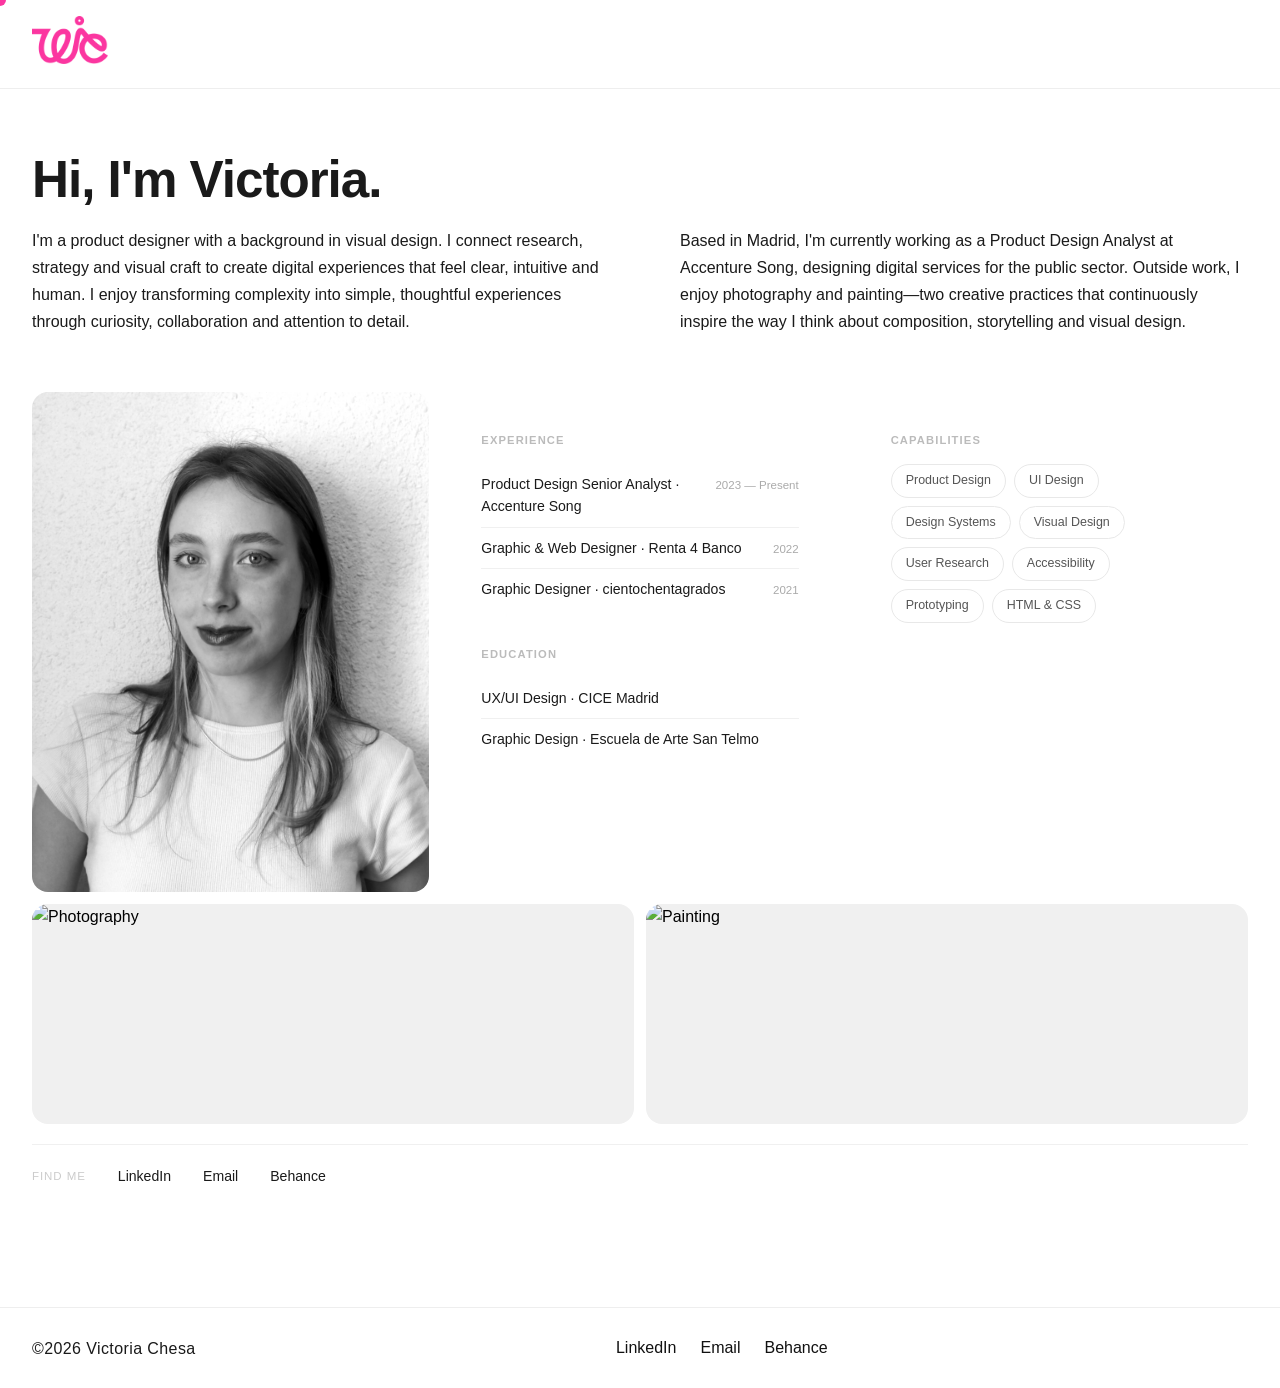
==== about.html @ 14962c74 "5agosto" ====
<!DOCTYPE html>
<html lang="en">

<head>

	<meta charset="UTF-8">
	<meta name="viewport" content="width=device-width, initial-scale=1.0">

	<title>Victoria Chesa · About</title>

	<link rel="stylesheet" href="assets/css/main.css">

	<link href="https://api.fontshare.com/v2/css?f[]=satoshi@1&f[]=poppins@1&display=swap" rel="stylesheet">

	<link rel="icon" href="assets/img/favicon.png">

</head>

<body>

	<header class="main-header">

		<div class="container">

			<a href="index.html">
				<img src="assets/img/pixel rosa.png" class="logo" alt="Victoria Chesa">
			</a>

			<div class="clearfix"></div>

		</div>

	</header>


	<main>

		<div class="container">

			<div class="about-wrapper">


				<div class="about-intro">

					<div>

						<h1>Hi, I'm Victoria.</h1>

						<div class="about-bio">

							<p>
								I'm a product designer with a background in visual design. I connect research,
								strategy and visual craft to create digital experiences that feel clear,
								intuitive and human. I enjoy transforming complexity into simple, thoughtful
								experiences through curiosity, collaboration and attention to detail.
							</p>

						</div>

					</div>


					<div class="about-bio">

						<p>
							Based in Madrid, I'm currently working as a Product Design Analyst at Accenture
							Song, designing digital services for the public sector. Outside work, I enjoy
							photography and painting—two creative practices that continuously inspire the
							way I think about composition, storytelling and visual design.
						</p>

					</div>

				</div>


				<div class="about-grid">


					<!-- PHOTO -->

					<div class="cell--photo">

						<img src="assets/img/about/Victoria Chesa_me.png"
							 alt="Victoria Chesa">

					</div>


					<!-- EXPERIENCE -->

					<div class="cell--exp">

						<div>

							<span class="exp-block-label">
								Experience
							</span>

							<div class="exp-row">

								<span class="exp-name">
									Product Design Senior Analyst · Accenture Song
								</span>

								<span class="exp-role">
									2023 — Present
								</span>

							</div>

							<div class="exp-row">

								<span class="exp-name">
									Graphic & Web Designer · Renta 4 Banco
								</span>

								<span class="exp-role">
									2022
								</span>

							</div>

							<div class="exp-row">

								<span class="exp-name">
									Graphic Designer · cientochentagrados
								</span>

								<span class="exp-role">
									2021
								</span>

							</div>

						</div>


						<div>

							<span class="exp-block-label">
								Education
							</span>

							<div class="exp-row">

								<span class="exp-name">
									UX/UI Design · CICE Madrid
								</span>

							</div>

							<div class="exp-row">

								<span class="exp-name">
									Graphic Design · Escuela de Arte San Telmo
								</span>

							</div>

						</div>

					</div>
						<!-- CAPABILITIES -->

					<div class="cell--skills">

						<span class="exp-block-label">
							Capabilities
						</span>

						<div class="skills-pills">

							<span>Product Design</span>
							<span>UI Design</span>
							<span>Design Systems</span>
							<span>Visual Design</span>
							<span>User Research</span>
							<span>Accessibility</span>
							<span>Prototyping</span>
							<span>HTML & CSS</span>

						</div>

					</div>


					<!-- PHOTOGRAPHY -->

					<div class="cell--img cell--photography">

						<img src="assets/img/about/photography.jpg"
							 alt="Photography">

					</div>


					<!-- ART -->

					<div class="cell--img cell--art">

						<img src="assets/img/about/art.jpg"
							 alt="Painting">

					</div>


					<!-- CONTACT -->

					<div class="cell--social">

						<span>Find me</span>

						<a href="https://www.linkedin.com/in/victoria-chesa/" class="social-item">
							LinkedIn
						</a>

						<a href="mailto:TUEMAIL@gmail.com" class="social-item">
							Email
						</a>

						<a href="https://www.behance.net/TUPERFIL" class="social-item">
							Behance
						</a>

					</div>

				</div>

			</div>

		</div>

	</main>


	<footer class="footer-default">

		<div class="container">

			<p class="copyright">
				©2026 Victoria Chesa
			</p>

			<ul class="follow-us-links">

				<li>
					<a href="https://www.linkedin.com/in/victoria-chesa/">
						LinkedIn
					</a>
				</li>

				<li>
					<a href="mailto:TUEMAIL@gmail.com">
						Email
					</a>
				</li>

				<li>
					<a href="https://www.behance.net/TUPERFIL">
						Behance
					</a>
				</li>

			</ul>

			<div class="clearfix"></div>

		</div>

	</footer>

	<script src="assets/js/main.js"></script>

</body>

</html>
---- assets/css/main.css ----
/*PORTFOLIO VICTORIA CHESA - CSS FINAL LIMPIO*/

/*-----------------------------------------------------
1. General styles
-----------------------------------------------------*/

* {
  box-sizing: border-box;
  margin: 0;
  padding: 0;
}

html {
  overflow-x: hidden;
  overflow-y: scroll;
  scroll-behavior: smooth;
}

body {
  font-family: 'Satoshi', sans-serif;
  font-size: 100%;
  line-height: 1.6;
  background: #fff;
}

/*-----------------------------------------------------
2. Tipografía
-----------------------------------------------------*/

h1, h2 {
  font-family: 'Satoshi', sans-serif;
}

h4, p {
 font-family: 'Poppins', sans-serif;
}

h1 {
  font-size: clamp(2.8rem, 5vw, 4rem);
  font-weight: 800;
  line-height: 1.05;
  letter-spacing: -0.02em;
  color: #1a1a1a;
  -webkit-font-smoothing: antialiased;
  -moz-osx-font-smoothing: grayscale;
}

h2 {
  /* ANTES: 1.25rem — sin peso visual suficiente en cards */
  font-size: 1.4rem;
  font-weight: 600;
  line-height: 1.3;
  color: #1b1b1b;
}

h4 {
  font-size: 0.875rem;
  font-weight: 400;
  line-height: 1.4;
  text-transform: uppercase;
  letter-spacing: 0.05em;
  color: #666;
}

p {
  font-family: 'Poppins', sans-serif;
  font-size: 1rem;
  line-height: 1.7;
  font-weight: 400;
  color: #1a1a1a;
}

a {
  text-decoration: none;
  transition: all 0.2s ease;
  color: #111;
}

/*-----------------------------------------------------
3. Utilidades
-----------------------------------------------------*/

.container {
  /* ANTES: max-width 1170px con padding 20px — demasiado estrecho */
  max-width: 1280px;
  margin: auto;
  padding: 0 48px;
}

.clearfix {
  clear: both;
}

.img-cover {
  display: block;
  object-fit: cover;
  height: 100%;
  width: 100%;
}

.img-responsive {
  display: block;
  max-width: 100%;
  height: auto;
}

.btn {
  display: inline-flex;
  align-items: center;
  gap: 16px;
  padding: 20px 40px;
  background-color: #1a1a1a;
  color: #fff;
  font-family: 'Satoshi', sans-serif;
  font-weight: 600;
  font-size: 1.1rem;
  border-radius: 50px;
  transition: transform 0.3s ease, background-color 0.3s ease;
  border: none;
  cursor: pointer;
}

.btn:hover {
  background-color: #333;
  transform: translateY(-2px);
}

/*-----------------------------------------------------
4. Scroll Anchors
-----------------------------------------------------*/

#works {
  scroll-margin-top: 100px;
}

#contact {
  scroll-margin-top: 80px;
}

/*-----------------------------------------------------
5. Header
-----------------------------------------------------*/

.main-header {
  /* ANTES: padding 24px — un poco alto, se compacta */
  padding: 16px 0;
  position: sticky;
  top: 0;
  background: #fff;
  z-index: 100;
  border-bottom: 1px solid #eee;
}

.main-header .container {
  display: flex;
  justify-content: space-between;
  align-items: center;
}

.logo {
  height: 48px;
  width: auto;
}

.open-nav {
  display: none;
  cursor: pointer;
}

/*-----------------------------------------------------
6. Hero Section
-----------------------------------------------------*/

.hero {
  padding: 64px 0 48px;
  position: relative;
  width: 100%;
}

.intro__title {
  font-family: 'Satoshi', sans-serif;
  font-weight: 800;
  font-size: clamp(2.8rem, 5vw, 4rem);
  line-height: 1.08;
  color: #1a1a1a;
  margin: 0 0 28px 0;
  text-align: left;
  -webkit-font-smoothing: antialiased;
  -moz-osx-font-smoothing: grayscale;
}

.hero-highlight {
  font-weight: 800;
  display: inline;
}

.hero-description {
  font-family: 'Poppins', sans-serif;
  /* ANTES: 1.25rem — parecía grande pero en ese mar de espacio se perdía */
  font-size: 1.1rem;
  line-height: 1.75;
  color: #444;
  text-align: left;
  margin: 0;
  /* ANTES: max-width 700px — demasiado ancho, difícil de leer y sin tensión */
  max-width: 540px;
}

/* Menú vertical DERECHA */
.hero .social-links {
  list-style: none;
  position: absolute;
  right: 0;
  top: 50%;
  transform: translateY(-50%);
  margin: 0;
  padding: 0;
}

.hero .social-links li {
  font-size: 1.1rem;
  font-weight: 500;
  letter-spacing: 0.05em;
  /* ANTES: margin-bottom 32px — mucho espacio entre items del menú */
  margin-bottom: 20px;
  writing-mode: vertical-rl;
  text-transform: lowercase;
}

.hero .social-links a {
  color: #111;
  transition: color 0.2s ease;
}

.hero .social-links a:hover {
  color: #FB36A0;
}

/*-----------------------------------------------------
7. Portfolio Filters
-----------------------------------------------------*/

.portfolio-filters {
  display: flex;
  justify-content: center;
  gap: 10px;
  margin: 40px 0 32px;
  padding: 0 48px;
}

.filter-btn {
  padding: 9px 22px;
  border-radius: 999px;
  border: 1px solid #ddd;
  background: transparent;
  font-family: 'Satoshi', sans-serif;
  font-size: 0.875rem;
  font-weight: 500;
  color: #666;
  cursor: pointer;
  transition: all 0.2s ease;
}

.filter-btn.active,
.filter-btn:hover {
  background: #111;
  color: #fff;
  border-color: #111;
}

/*-----------------------------------------------------
8. Portfolio Grid
-----------------------------------------------------*/
.portfolio-grid {
  display: grid;
  grid-template-columns: repeat(2, 1fr);
  gap: 24px;
  row-gap: 56px;
  padding: 0 0 80px;
}

.portfolio-grid a {
  text-decoration: none;
  color: inherit;
  display: block;
}

.item {
  background: transparent;
  padding: 0;
  display: flex;
  flex-direction: column;
  width: 100%;
  height: auto;
  border-radius: 0;
  transition: none;
}

/* Wrapper relativo para el overlay de hover */
.item-img {
  position: relative;
  width: 100%;
  aspect-ratio: 3 / 2;
  overflow: hidden;
  border-radius: 12px;
  margin-bottom: 14px;
  background: #f0f0f0;
}

.item-img img {
  width: 100%;
  height: 100%;
  object-fit: cover;
  transition: transform 0.5s ease;
}

/* Overlay oscuro en hover */
.item-img::after {
  content: '';
  position: absolute;
  inset: 0;
  background: rgba(0, 0, 0, 0.28);
  opacity: 0;
  transition: opacity 0.35s ease;
  border-radius: 12px;
}

/* Badge "Ver proyecto" en hover */
.item-img::before {
  content: 'Ver proyecto →';
  position: absolute;
  top: 50%;
  left: 50%;
  transform: translate(-50%, -50%) scale(0.9);
  z-index: 2;
  background: #fff;
  color: #111;
  font-family: 'Satoshi', sans-serif;
  font-size: 0.8rem;
  font-weight: 600;
  letter-spacing: 0.06em;
  text-transform: uppercase;
  padding: 10px 20px;
  border-radius: 999px;
  opacity: 0;
  transition: opacity 0.35s ease, transform 0.35s ease;
  white-space: nowrap;
}

.portfolio-grid a:hover .item-img img {
  transform: scale(1.04);
}

.portfolio-grid a:hover .item-img::after {
  opacity: 1;
}

.portfolio-grid a:hover .item-img::before {
  opacity: 1;
  transform: translate(-50%, -50%) scale(1);
}

/* Texto debajo: título izquierda, categoría derecha */
.item-meta {
  display: flex;
  justify-content: space-between;
  align-items: baseline;
  gap: 16px;
}

.item-title {
  font-family: 'Satoshi', sans-serif;
  font-size: 1.05rem;
  font-weight: 400;
  line-height: 1.3;
  margin: 0;
  color: #1b1b1b;
}

.item h4 {
  font-family: 'Satoshi', sans-serif;
  font-size: 0.72rem;
  font-weight: 500;
  text-transform: uppercase;
  letter-spacing: 0.08em;
  color: #999;
  margin: 0;
  white-space: nowrap;
}

/*-----------------------------------------------------
9. Footer CTA
-----------------------------------------------------*/

.cta {
  text-align: center;
  /* ANTES: padding 120px 0 80px — demasiado espacio encima */
  padding: 72px 0 64px;
  width: 100%;
}

.cta h1 {
  font-size: 3.5rem;
  font-weight: 900;
  line-height: 1.2;
  margin-bottom: 40px;
  color: #1a1a1a;
}

/*-----------------------------------------------------
10. Footer Simple
-----------------------------------------------------*/

.footer-default {
  height: 80px;
  line-height: 80px;
  border-top: 1px solid #eee;
}

.footer-default .container {
  display: flex;
  justify-content: space-between;
  align-items: center;
}

.footer-default .copyright {
  float: left;
  font-weight: 500;
  letter-spacing: 0.4px;
}

.footer-default .follow-us-links {
  list-style: none;
  display: flex;
  gap: 24px;
  margin: 0;
  padding: 0;
  float: right;
}

.footer-default .follow-us-links li {
  margin: 0;
}

.footer-default .follow-us-links a {
  color: #111;
  font-size: 1rem;
  transition: color 0.2s ease;
  line-height: 1;
}

.footer-default .follow-us-links a:hover {
  color: #FB36A0;
}

/*-----------------------------------------------------
11. Single Project Page
-----------------------------------------------------*/
.single-project .intro {
  margin: 72px 0 88px 0;
}

.single-project .intro h1 {
  font-size: 3.75rem;
  font-weight: 600;
  margin: 0 0 25px -3px;
  text-transform: none;
}

.single-project .intro ul {
  float: left;
  list-style: none;
  margin-top: 48px;
  width: 50%;
}

.single-project .intro ul li {
  font-size: 1rem;
  font-weight: 300;
  letter-spacing: .1px;
  margin-bottom: 8px;
  text-transform: capitalize;
}

.single-project .intro p {
  float: right;
  font-size: 1.125rem;
  font-weight: 300;
  line-height: 1.9;
  margin-top: 48px;
  width: 50%;
}

.single-project .info {
  font-size: 1.125rem;
  font-weight: 300;
  line-height: 1.9;
  margin: 110px 0;
  width: 60%;
}

.img-full {
  height: 100%;
  width: 100%;
}

.img-halved .item {
  float: left;
  height: 670px;
  width: 48.75%;
}

.single-project img {
  display: block;
  width: 100%;
  height: 100%;
  object-fit: cover;
}

/*-----------------------------------------------------
14. Project Navigation
-----------------------------------------------------*/

.project-navigation-simple {
  display: flex;
  justify-content: space-between;
  align-items: center;
  margin-top: 100px;
  padding: 48px 0;
  border-top: 1px solid #eee;
  max-width: 1280px;
  margin-left: auto;
  margin-right: auto;
  padding-left: 48px;
  padding-right: 48px;
}

.nav-btn {
  font-family: 'Satoshi', sans-serif;
  font-size: 1.5rem;
  font-weight: 700;
  color: #111;
  text-decoration: none;
  transition: color 0.2s ease;
}

.nav-btn:hover {
  color: #FB36A0;
}

/*-----------------------------------------------------
15. Ocultar menú móvil en desktop
-----------------------------------------------------*/

.aside-navigation-overlay {
  display: none;
}

/*-----------------------------------------------------
16. Responsive
-----------------------------------------------------*/

@media (max-width: 1280px) {
  .container {
    padding: 0 32px;
  }

  .portfolio-grid {
    grid-template-columns: repeat(2, 1fr);
    padding: 0 0 80px;
  }

  .item-img {
    height: 360px;
  }
}

@media (max-width: 1024px) {
  .container {
    padding: 0 24px;
  }

  .item-img {
    height: 320px;
  }

  .gallery-item {
    width: 500px;
    height: 350px;
  }
}

@media (max-width: 768px) {
  .open-nav {
    display: block;
  }

  .container {
    padding: 0 20px;
  }

  .hero {
    padding: 48px 0 40px;
  }

  .intro__title {
    font-size: 2.5rem;
    text-align: center;
    margin-bottom: 16px;
  }

  .hero-description {
    font-size: 1rem;
    text-align: center;
  }

  .hero .social-links {
    position: static;
    display: flex;
    flex-direction: row;
    justify-content: center;
    gap: 16px;
    margin-top: 32px;
  }

  .hero .social-links li {
    writing-mode: horizontal-tb;
    margin-bottom: 0;
    font-size: 0.9rem;
  }

  .portfolio-filters {
    gap: 8px;
    margin: 20px 0 20px;
  }

  .filter-btn {
    padding: 8px 16px;
    font-size: 0.8rem;
  }

  .portfolio-grid {
    grid-template-columns: 1fr;
    gap: 24px;
    padding: 0 0 60px;
  }

  .item {
    width: 100%;
    padding: 16px 16px 20px;
  }

  .item-img {
    height: 260px;
  }

  .cta {
    padding: 60px 20px 48px;
  }

  .cta h1 {
    font-size: 2rem;
  }

  .footer-default .container {
    flex-direction: column;
    gap: 24px;
    text-align: center;
  }

  .intro-grid {
    grid-template-columns: 1fr;
    gap: 32px;
  }

  .single-project .intro h1 {
    font-size: 2rem;
    margin-bottom: 24px;
  }

  .gallery-scroll {
    padding: 20px;
  }

  .gallery-item {
    width: 85vw;
    height: 300px;
  }

  .single-project .info {
    margin: 60px 0;
  }

  .img-halved {
    grid-template-columns: 1fr;
    gap: 20px;
  }

  .project-navigation-simple {
    margin-top: 60px;
    padding: 32px 20px;
  }

  .nav-btn {
    font-size: 1.2rem;
  }
}

@media (min-width: 769px) {
  .open-nav {
    display: none;
  }
}

/* Fix imágenes en páginas de proyecto */
.single-project .item {
  background: none;
  border-radius: 0;
}

* { cursor: none; }

.cursor {
  width: 12px;
  height: 12px;
  background: #FB36A0;
  border-radius: 50%;
  position: fixed;
  top: 0;
  left: 0;
  pointer-events: none;
  z-index: 9999;
  transform: translate(-50%, -50%);
  transition: transform 0.15s ease, width 0.2s ease, height 0.2s ease;
}

.cursor.hover {
  width: 28px;
  height: 28px;
  background: #FB36A0;
  opacity: 0.5;
}

/*-----------------------------------------------------
About Me
-----------------------------------------------------*/

.about-wrapper {
  padding: 64px 0 100px;
}

.about-intro {
  display: grid;
  grid-template-columns: 1fr 1fr;
  gap: 80px;
  margin-bottom: 56px;
  align-items: end;
}

.about-intro h1 {
  font-size: clamp(2.4rem, 4vw, 3.4rem);
  font-weight: 800;
  line-height: 1.06;
  letter-spacing: -0.02em;
  color: #1a1a1a;
  margin-bottom: 20px;
}

.about-bio {
  font-family: 'Poppins', sans-serif;
  font-size: 0.95rem;
  line-height: 1.75;
  color: #555;
}

.about-grid {
  display: grid;
  grid-template-columns: repeat(12, 1fr);
  gap: 12px;
}

.cell--photo {
  grid-column: span 4;
  border-radius: 16px;
  overflow: hidden;
  min-height: 500px;
  background: #f0f0f0;
}

.cell--photo img {
  width: 100%; height: 100%;
  object-fit: cover; display: block;
}

.cell--photo-placeholder {
  width: 100%; height: 100%; min-height: 500px;
  display: flex; align-items: center;
  justify-content: center; flex-direction: column;
  gap: 8px; color: #ccc;
  font-family: 'Satoshi', sans-serif; font-size: 0.8rem;
}

.cell--exp {
  grid-column: span 4;
  padding: 40px;
  display: flex;
  flex-direction: column;
  gap: 36px;
}

.exp-block-label {
  font-family: 'Satoshi', sans-serif;
  font-size: 0.7rem;
  font-weight: 600;
  text-transform: uppercase;
  letter-spacing: 0.1em;
  color: #bbb;
  margin-bottom: 14px;
  display: block;
}

.exp-row {
  display: flex;
  justify-content: space-between;
  align-items: baseline;
  padding: 9px 0;
  border-bottom: 1px solid #f0f0f0;
  gap: 12px;
}

.exp-row:last-child { border-bottom: none; }

.exp-name {
  font-family: 'Satoshi', sans-serif;
  font-size: 0.88rem;
  font-weight: 500;
  color: #1a1a1a;
}

.exp-role {
  font-family: 'Poppins', sans-serif;
  font-size: 0.72rem;
  color: #aaa;
  flex-shrink: 0;
}

.exp-description {
  font-family: 'Poppins', sans-serif;
  font-size: 0.82rem;
  line-height: 1.6;
  color: #666;
  margin: 4px 0 18px;
}

.cell--skills {
  grid-column: span 4;
  padding: 40px;
}

.skills-pills {
  display: flex;
  flex-wrap: wrap;
  gap: 8px;
  margin-top: 4px;
}

.skills-pills span {
  font-family: 'Satoshi', sans-serif;
  font-size: 0.78rem;
  font-weight: 500;
  color: #555;
  border: 1px solid #e8e8e8;
  padding: 6px 14px;
  border-radius: 999px;
}

.cell--img {
  overflow: hidden;
  border-radius: 16px;
  background: #f0f0f0;
}

.cell--img img {
  width: 100%; height: 100%;
  min-height: 220px;
  object-fit: cover; display: block;
  transition: transform 0.4s ease;
}

.cell--img:hover img { transform: scale(1.04); }


.cell--photography { grid-column: span 6; }
.cell--art         { grid-column: span 6; }

.cell--social {
  grid-column: span 12;
  padding: 20px 0;
  display: flex;
  align-items: center;
  gap: 32px;
  border-top: 1px solid #f0f0f0;
  margin-top: 8px;
}

.cell--social span {
  font-family: 'Satoshi', sans-serif;
  font-size: 0.72rem;
  font-weight: 500;
  text-transform: uppercase;
  letter-spacing: 0.08em;
  color: #ccc;
}

.cell--social .social-item {
  font-family: 'Satoshi', sans-serif;
  font-size: 0.88rem;
  font-weight: 500;
  color: #1a1a1a;
  text-decoration: none;
  transition: color 0.2s ease;
}

.cell--social .social-item:hover { color: #FB36A0; }

@media (max-width: 1024px) {
  .about-grid { grid-template-columns: repeat(6, 1fr); }
  .cell--photo { grid-column: span 3; }
  .cell--exp   { grid-column: span 3; }
  .cell--skills { grid-column: span 6; }
  .cell--photography { grid-column: span 3; }
  .cell--art { grid-column: span 3; }
}

@media (max-width: 768px) {
  .about-wrapper { padding: 40px 0 80px; }
  .about-intro { grid-template-columns: 1fr; gap: 20px; }
  .about-grid  { grid-template-columns: 1fr; }
  .cell--photo, .cell--exp, .cell--skills,
  .cell--photography, .cell--art { grid-column: span 1; }
}
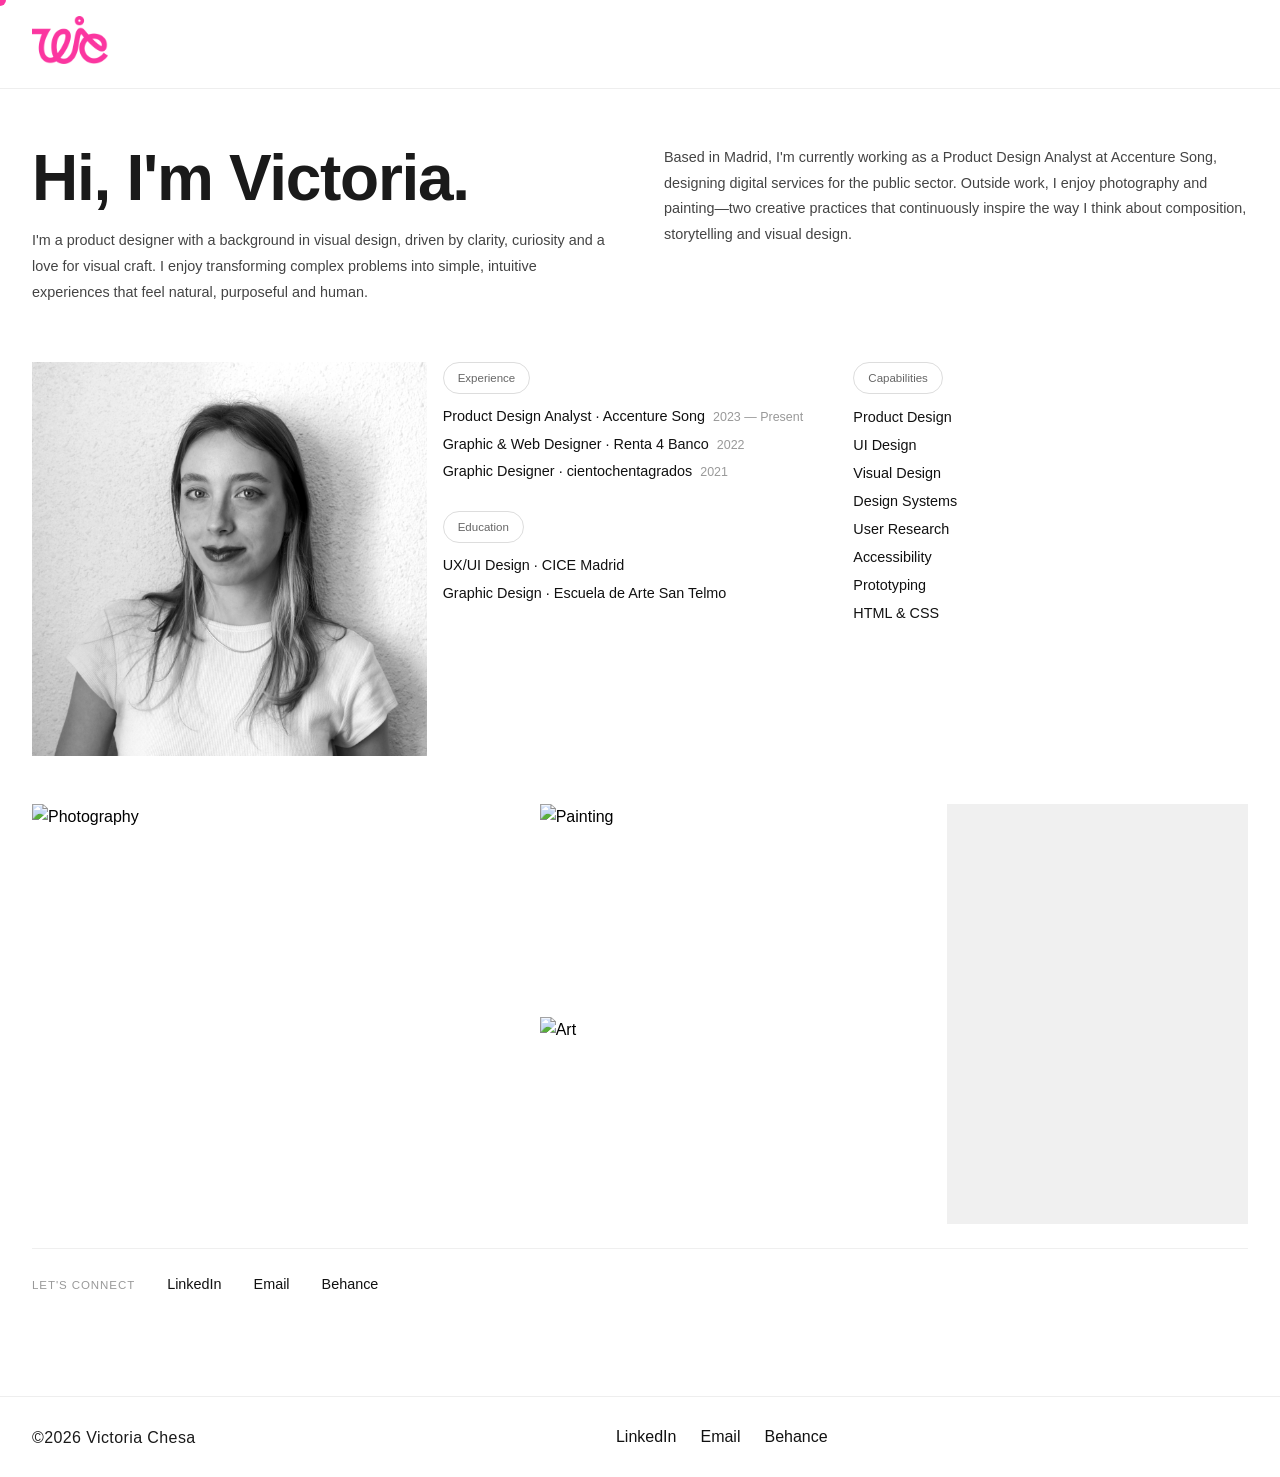
==== commit e1b30827: "nuevo about" ====
--- a/about.html
+++ b/about.html
@@ -2,276 +2,135 @@
 <html lang="en">
 
 <head>
-
-	<meta charset="UTF-8">
-	<meta name="viewport" content="width=device-width, initial-scale=1.0">
-
-	<title>Victoria Chesa · About</title>
-
-	<link rel="stylesheet" href="assets/css/main.css">
-
-	<link href="https://api.fontshare.com/v2/css?f[]=satoshi@1&f[]=poppins@1&display=swap" rel="stylesheet">
-
-	<link rel="icon" href="assets/img/favicon.png">
-
+  <meta charset="UTF-8">
+  <meta name="viewport" content="width=device-width, initial-scale=1.0">
+  <title>Victoria Chesa — About</title>
+  <link rel="stylesheet" href="assets/css/main.css">
+  <link href="https://api.fontshare.com/v2/css?f[]=satoshi@1&f[]=poppins@1&display=swap" rel="stylesheet">
+  <link rel="icon" href="assets/img/favicon.png">
 </head>
 
 <body>
 
-	<header class="main-header">
+  <header class="main-header">
+    <div class="container">
+      <a href="index.html">
+        <img src="assets/img/pixel rosa.png" class="logo" alt="Victoria Chesa">
+      </a>
+      <div class="clearfix"></div>
+    </div>
+  </header>
 
-		<div class="container">
+  <main>
+    <div class="container">
+      <div class="about-wrapper">
 
-			<a href="index.html">
-				<img src="assets/img/pixel rosa.png" class="logo" alt="Victoria Chesa">
-			</a>
+        <!-- INTRO -->
+        <div class="about-intro">
+          <div>
+            <h1>Hi, I'm Victoria.</h1>
+            <p class="about-bio">
+              I'm a product designer with a background in visual design,
+              driven by clarity, curiosity and a love for visual craft.
+              I enjoy transforming complex problems into simple, intuitive
+              experiences that feel natural, purposeful and human.
+            </p>
+          </div>
+          <p class="about-bio">
+            Based in Madrid, I'm currently working as a Product Design Analyst
+            at Accenture Song, designing digital services for the public sector.
+            Outside work, I enjoy photography and painting—two creative practices
+            that continuously inspire the way I think about composition,
+            storytelling and visual design.
+          </p>
+        </div>
 
-			<div class="clearfix"></div>
+        <!-- GRID -->
+        <div class="about-grid">
 
-		</div>
+          <!-- PHOTO -->
+          <div class="cell--photo">
+            <img src="assets/img/about/Victoria Chesa_me.png" alt="Victoria Chesa">
+          </div>
 
-	</header>
+          <!-- EXPERIENCE + EDUCATION -->
+          <div class="cell--exp">
 
+            <div>
+              <span class="exp-block-label">Experience</span>
+              <div class="exp-list">
+                <div class="exp-row">Product Design Analyst · Accenture Song <span class="exp-role">2023 — Present</span></div>
+                <div class="exp-row">Graphic &amp; Web Designer · Renta 4 Banco <span class="exp-role">2022</span></div>
+                <div class="exp-row">Graphic Designer · cientochentagrados <span class="exp-role">2021</span></div>
+              </div>
+            </div>
 
-	<main>
+            <div>
+              <span class="exp-block-label">Education</span>
+              <div class="exp-list">
+                <div class="exp-row">UX/UI Design · CICE Madrid</div>
+                <div class="exp-row">Graphic Design · Escuela de Arte San Telmo</div>
+              </div>
+            </div>
 
-		<div class="container">
+          </div>
 
-			<div class="about-wrapper">
+          <!-- CAPABILITIES -->
+          <div class="cell--skills">
+            <span class="exp-block-label">Capabilities</span>
+            <div class="cap-list">
+              <span>Product Design</span>
+              <span>UI Design</span>
+              <span>Visual Design</span>
+              <span>Design Systems</span>
+              <span>User Research</span>
+              <span>Accessibility</span>
+              <span>Prototyping</span>
+              <span>HTML &amp; CSS</span>
+            </div>
+          </div>
 
+        </div>
 
-				<div class="about-intro">
+        <!-- GALERÍA -->
+        <div class="about-gallery">
+          <div class="cell--photography">
+            <img src="assets/img/about/photography.jpg" alt="Photography">
+          </div>
+          <div class="cell--art">
+            <img src="assets/img/about/art.jpg" alt="Painting">
+          </div>
+          <div class="cell--art2">
+            <img src="assets/img/about/art2.jpg" alt="Art">
+          </div>
+          <div class="cell--extra"></div>
+        </div>
 
-					<div>
+        <!-- SOCIAL -->
+        <div class="cell--social">
+          <span>Let's connect</span>
+          <a href="https://linkedin.com/in/victoria-chesa" class="social-item">LinkedIn</a>
+          <a href="mailto:tuemail@email.com" class="social-item">Email</a>
+          <a href="https://behance.net/tuperfil" class="social-item">Behance</a>
+        </div>
 
-						<h1>Hi, I'm Victoria.</h1>
+      </div>
+    </div>
+  </main>
 
-						<div class="about-bio">
+  <footer class="footer-default">
+    <div class="container">
+      <p class="copyright">©2026 Victoria Chesa</p>
+      <ul class="follow-us-links">
+        <li><a href="https://linkedin.com/in/victoria-chesa">LinkedIn</a></li>
+        <li><a href="mailto:tuemail@email.com">Email</a></li>
+        <li><a href="https://behance.net/tuperfil">Behance</a></li>
+      </ul>
+      <div class="clearfix"></div>
+    </div>
+  </footer>
 
-							<p>
-								I'm a product designer with a background in visual design. I connect research,
-								strategy and visual craft to create digital experiences that feel clear,
-								intuitive and human. I enjoy transforming complexity into simple, thoughtful
-								experiences through curiosity, collaboration and attention to detail.
-							</p>
-
-						</div>
-
-					</div>
-
-
-					<div class="about-bio">
-
-						<p>
-							Based in Madrid, I'm currently working as a Product Design Analyst at Accenture
-							Song, designing digital services for the public sector. Outside work, I enjoy
-							photography and painting—two creative practices that continuously inspire the
-							way I think about composition, storytelling and visual design.
-						</p>
-
-					</div>
-
-				</div>
-
-
-				<div class="about-grid">
-
-
-					<!-- PHOTO -->
-
-					<div class="cell--photo">
-
-						<img src="assets/img/about/Victoria Chesa_me.png"
-							 alt="Victoria Chesa">
-
-					</div>
-
-
-					<!-- EXPERIENCE -->
-
-					<div class="cell--exp">
-
-						<div>
-
-							<span class="exp-block-label">
-								Experience
-							</span>
-
-							<div class="exp-row">
-
-								<span class="exp-name">
-									Product Design Senior Analyst · Accenture Song
-								</span>
-
-								<span class="exp-role">
-									2023 — Present
-								</span>
-
-							</div>
-
-							<div class="exp-row">
-
-								<span class="exp-name">
-									Graphic & Web Designer · Renta 4 Banco
-								</span>
-
-								<span class="exp-role">
-									2022
-								</span>
-
-							</div>
-
-							<div class="exp-row">
-
-								<span class="exp-name">
-									Graphic Designer · cientochentagrados
-								</span>
-
-								<span class="exp-role">
-									2021
-								</span>
-
-							</div>
-
-						</div>
-
-
-						<div>
-
-							<span class="exp-block-label">
-								Education
-							</span>
-
-							<div class="exp-row">
-
-								<span class="exp-name">
-									UX/UI Design · CICE Madrid
-								</span>
-
-							</div>
-
-							<div class="exp-row">
-
-								<span class="exp-name">
-									Graphic Design · Escuela de Arte San Telmo
-								</span>
-
-							</div>
-
-						</div>
-
-					</div>
-						<!-- CAPABILITIES -->
-
-					<div class="cell--skills">
-
-						<span class="exp-block-label">
-							Capabilities
-						</span>
-
-						<div class="skills-pills">
-
-							<span>Product Design</span>
-							<span>UI Design</span>
-							<span>Design Systems</span>
-							<span>Visual Design</span>
-							<span>User Research</span>
-							<span>Accessibility</span>
-							<span>Prototyping</span>
-							<span>HTML & CSS</span>
-
-						</div>
-
-					</div>
-
-
-					<!-- PHOTOGRAPHY -->
-
-					<div class="cell--img cell--photography">
-
-						<img src="assets/img/about/photography.jpg"
-							 alt="Photography">
-
-					</div>
-
-
-					<!-- ART -->
-
-					<div class="cell--img cell--art">
-
-						<img src="assets/img/about/art.jpg"
-							 alt="Painting">
-
-					</div>
-
-
-					<!-- CONTACT -->
-
-					<div class="cell--social">
-
-						<span>Find me</span>
-
-						<a href="https://www.linkedin.com/in/victoria-chesa/" class="social-item">
-							LinkedIn
-						</a>
-
-						<a href="mailto:TUEMAIL@gmail.com" class="social-item">
-							Email
-						</a>
-
-						<a href="https://www.behance.net/TUPERFIL" class="social-item">
-							Behance
-						</a>
-
-					</div>
-
-				</div>
-
-			</div>
-
-		</div>
-
-	</main>
-
-
-	<footer class="footer-default">
-
-		<div class="container">
-
-			<p class="copyright">
-				©2026 Victoria Chesa
-			</p>
-
-			<ul class="follow-us-links">
-
-				<li>
-					<a href="https://www.linkedin.com/in/victoria-chesa/">
-						LinkedIn
-					</a>
-				</li>
-
-				<li>
-					<a href="mailto:TUEMAIL@gmail.com">
-						Email
-					</a>
-				</li>
-
-				<li>
-					<a href="https://www.behance.net/TUPERFIL">
-						Behance
-					</a>
-				</li>
-
-			</ul>
-
-			<div class="clearfix"></div>
-
-		</div>
-
-	</footer>
-
-	<script src="assets/js/main.js"></script>
+  <script src="assets/js/main.js"></script>
 
 </body>
-
-</html>				+</html>
--- a/assets/css/main.css
+++ b/assets/css/main.css
@@ -740,202 +740,269 @@
   background: #FB36A0;
   opacity: 0.5;
 }
-
-/*-----------------------------------------------------
-About Me
+/*-----------------------------------------------------
+About
 -----------------------------------------------------*/
 
 .about-wrapper {
-  padding: 64px 0 100px;
-}
+  padding: 56px 0 100px;
+}
+
+
+/* INTRO */
 
 .about-intro {
   display: grid;
   grid-template-columns: 1fr 1fr;
-  gap: 80px;
+  gap: 48px;
   margin-bottom: 56px;
-  align-items: end;
+  align-items: start;
 }
 
 .about-intro h1 {
-  font-size: clamp(2.4rem, 4vw, 3.4rem);
+  font-family: 'Satoshi', sans-serif;
+  font-size: clamp(2.8rem, 5vw, 4rem);
   font-weight: 800;
-  line-height: 1.06;
+  line-height: 1.05;
   letter-spacing: -0.02em;
+  margin-bottom: 16px;
   color: #1a1a1a;
-  margin-bottom: 20px;
+  -webkit-font-smoothing: antialiased;
+  -moz-osx-font-smoothing: grayscale;
 }
 
 .about-bio {
   font-family: 'Poppins', sans-serif;
-  font-size: 0.95rem;
-  line-height: 1.75;
-  color: #555;
-}
+  font-size: 0.9rem;
+  line-height: 1.8;
+  color: #444;
+}
+
+
+/* GRID */
 
 .about-grid {
   display: grid;
   grid-template-columns: repeat(12, 1fr);
-  gap: 12px;
+  gap: 16px;
 }
 
 .cell--photo {
   grid-column: span 4;
-  border-radius: 16px;
-  overflow: hidden;
-  min-height: 500px;
-  background: #f0f0f0;
+  grid-row: 1;
 }
 
 .cell--photo img {
-  width: 100%; height: 100%;
-  object-fit: cover; display: block;
-}
-
-.cell--photo-placeholder {
-  width: 100%; height: 100%; min-height: 500px;
-  display: flex; align-items: center;
-  justify-content: center; flex-direction: column;
-  gap: 8px; color: #ccc;
-  font-family: 'Satoshi', sans-serif; font-size: 0.8rem;
+  width: 100%;
+  height: 100%;
+  display: block;
+  object-fit: cover;
 }
 
 .cell--exp {
   grid-column: span 4;
-  padding: 40px;
+  grid-row: 1;
   display: flex;
   flex-direction: column;
-  gap: 36px;
-}
+  gap: 28px;
+}
+
+.cell--skills {
+  grid-column: span 4;
+  grid-row: 1;
+}
+
+
+/* CHIP — solo títulos de sección */
 
 .exp-block-label {
-  font-family: 'Satoshi', sans-serif;
-  font-size: 0.7rem;
-  font-weight: 600;
-  text-transform: uppercase;
-  letter-spacing: 0.1em;
-  color: #bbb;
-  margin-bottom: 14px;
-  display: block;
+  display: inline-flex;
+  padding: 6px 14px;
+  border-radius: 999px;
+  border: 1px solid #ddd;
+  background: transparent;
+  font-family: 'Satoshi', sans-serif;
+  font-size: 0.72rem;
+  font-weight: 500;
+  color: #666;
+  margin-bottom: 12px;
+}
+
+
+/* LISTAS EXPERIENCIA */
+
+.exp-list {
+  display: flex;
+  flex-direction: column;
+  gap: 6px;
 }
 
 .exp-row {
-  display: flex;
-  justify-content: space-between;
-  align-items: baseline;
-  padding: 9px 0;
-  border-bottom: 1px solid #f0f0f0;
-  gap: 12px;
-}
-
-.exp-row:last-child { border-bottom: none; }
-
-.exp-name {
-  font-family: 'Satoshi', sans-serif;
-  font-size: 0.88rem;
-  font-weight: 500;
-  color: #1a1a1a;
+  font-family: 'Satoshi', sans-serif;
+  font-size: 0.9rem;
+  line-height: 1.5;
+  color: #111;
 }
 
 .exp-role {
   font-family: 'Poppins', sans-serif;
-  font-size: 0.72rem;
-  color: #aaa;
-  flex-shrink: 0;
-}
-
-.exp-description {
-  font-family: 'Poppins', sans-serif;
-  font-size: 0.82rem;
-  line-height: 1.6;
-  color: #666;
-  margin: 4px 0 18px;
-}
-
-.cell--skills {
-  grid-column: span 4;
-  padding: 40px;
-}
-
-.skills-pills {
+  font-size: 0.78rem;
+  color: #999;
+  margin-left: 4px;
+}
+
+
+/* CAPABILITIES — lista texto plano, sin pills */
+
+.cap-list {
   display: flex;
-  flex-wrap: wrap;
-  gap: 8px;
-  margin-top: 4px;
-}
-
-.skills-pills span {
-  font-family: 'Satoshi', sans-serif;
-  font-size: 0.78rem;
-  font-weight: 500;
-  color: #555;
-  border: 1px solid #e8e8e8;
-  padding: 6px 14px;
-  border-radius: 999px;
-}
-
-.cell--img {
+  flex-direction: column;
+  gap: 5px;
+}
+
+.cap-list span {
+  font-family: 'Satoshi', sans-serif;
+  font-size: 0.9rem;
+  color: #111;
+}
+
+
+/* GALERÍA — sin border-radius, gap mínimo */
+
+.about-gallery {
+  display: grid;
+  grid-template-columns: 5fr 4fr 3fr;
+  grid-template-rows: 1fr 1fr;
+  gap: 6px;
+  margin-top: 48px;
+}
+
+.cell--photography {
+  grid-column: 1;
+  grid-row: 1 / span 2;
   overflow: hidden;
-  border-radius: 16px;
+}
+
+.cell--art {
+  grid-column: 2;
+  grid-row: 1;
+  overflow: hidden;
+}
+
+.cell--art2 {
+  grid-column: 2;
+  grid-row: 2;
+  overflow: hidden;
+}
+
+.cell--extra {
+  grid-column: 3;
+  grid-row: 1 / span 2;
   background: #f0f0f0;
 }
 
-.cell--img img {
-  width: 100%; height: 100%;
-  min-height: 220px;
-  object-fit: cover; display: block;
+.cell--photography img,
+.cell--art img,
+.cell--art2 img {
+  width: 100%;
+  height: 100%;
+  display: block;
+  object-fit: cover;
   transition: transform 0.4s ease;
 }
 
-.cell--img:hover img { transform: scale(1.04); }
-
-
-.cell--photography { grid-column: span 6; }
-.cell--art         { grid-column: span 6; }
+.cell--photography { min-height: 420px; }
+.cell--art,
+.cell--art2 { min-height: 207px; }
+.cell--extra { min-height: 420px; }
+
+.cell--photography:hover img,
+.cell--art:hover img,
+.cell--art2:hover img {
+  transform: scale(1.03);
+}
+
+
+/* SOCIAL */
 
 .cell--social {
-  grid-column: span 12;
-  padding: 20px 0;
   display: flex;
   align-items: center;
   gap: 32px;
-  border-top: 1px solid #f0f0f0;
-  margin-top: 8px;
+  margin-top: 24px;
+  padding-top: 24px;
+  border-top: 1px solid #efefef;
 }
 
 .cell--social span {
   font-family: 'Satoshi', sans-serif;
   font-size: 0.72rem;
-  font-weight: 500;
+  color: #999;
   text-transform: uppercase;
   letter-spacing: 0.08em;
-  color: #ccc;
-}
-
-.cell--social .social-item {
-  font-family: 'Satoshi', sans-serif;
-  font-size: 0.88rem;
+}
+
+.social-item {
+  text-decoration: none;
+  font-family: 'Satoshi', sans-serif;
+  font-size: 0.9rem;
   font-weight: 500;
-  color: #1a1a1a;
-  text-decoration: none;
-  transition: color 0.2s ease;
-}
-
-.cell--social .social-item:hover { color: #FB36A0; }
-
-@media (max-width: 1024px) {
-  .about-grid { grid-template-columns: repeat(6, 1fr); }
-  .cell--photo { grid-column: span 3; }
-  .cell--exp   { grid-column: span 3; }
-  .cell--skills { grid-column: span 6; }
-  .cell--photography { grid-column: span 3; }
-  .cell--art { grid-column: span 3; }
+  color: #111;
+  transition: color 0.2s;
+}
+
+.social-item:hover {
+  color: #FB36A0;
+}
+
+
+/* RESPONSIVE */
+
+@media (max-width: 1100px) {
+  .about-grid {
+    grid-template-columns: repeat(6, 1fr);
+  }
+
+  .cell--photo  { grid-column: span 3; grid-row: auto; }
+  .cell--exp    { grid-column: span 3; grid-row: auto; }
+  .cell--skills { grid-column: span 6; grid-row: auto; }
+
+  .about-gallery {
+    grid-template-columns: 1fr 1fr;
+    grid-template-rows: auto;
+  }
+
+  .cell--photography { grid-column: 1; grid-row: 1 / span 2; min-height: 300px; }
+  .cell--art         { grid-column: 2; grid-row: 1; min-height: 180px; }
+  .cell--art2        { grid-column: 2; grid-row: 2; min-height: 180px; }
+  .cell--extra       { display: none; }
 }
 
 @media (max-width: 768px) {
   .about-wrapper { padding: 40px 0 80px; }
-  .about-intro { grid-template-columns: 1fr; gap: 20px; }
-  .about-grid  { grid-template-columns: 1fr; }
-  .cell--photo, .cell--exp, .cell--skills,
-  .cell--photography, .cell--art { grid-column: span 1; }
-}+
+  .about-intro {
+    grid-template-columns: 1fr;
+    gap: 24px;
+    margin-bottom: 40px;
+  }
+
+  .about-intro h1 { font-size: 2.6rem; }
+
+  .about-grid { grid-template-columns: 1fr; gap: 32px; }
+
+  .cell--photo,
+  .cell--exp,
+  .cell--skills { grid-column: 1; grid-row: auto; }
+
+  .about-gallery {
+    grid-template-columns: 1fr;
+    grid-template-rows: auto;
+    margin-top: 32px;
+  }
+
+  .cell--photography { grid-column: 1; grid-row: auto; min-height: 260px; }
+  .cell--art         { grid-column: 1; grid-row: auto; min-height: 220px; }
+  .cell--art2        { grid-column: 1; grid-row: auto; min-height: 220px; }
+  .cell--extra       { display: none; }
+}
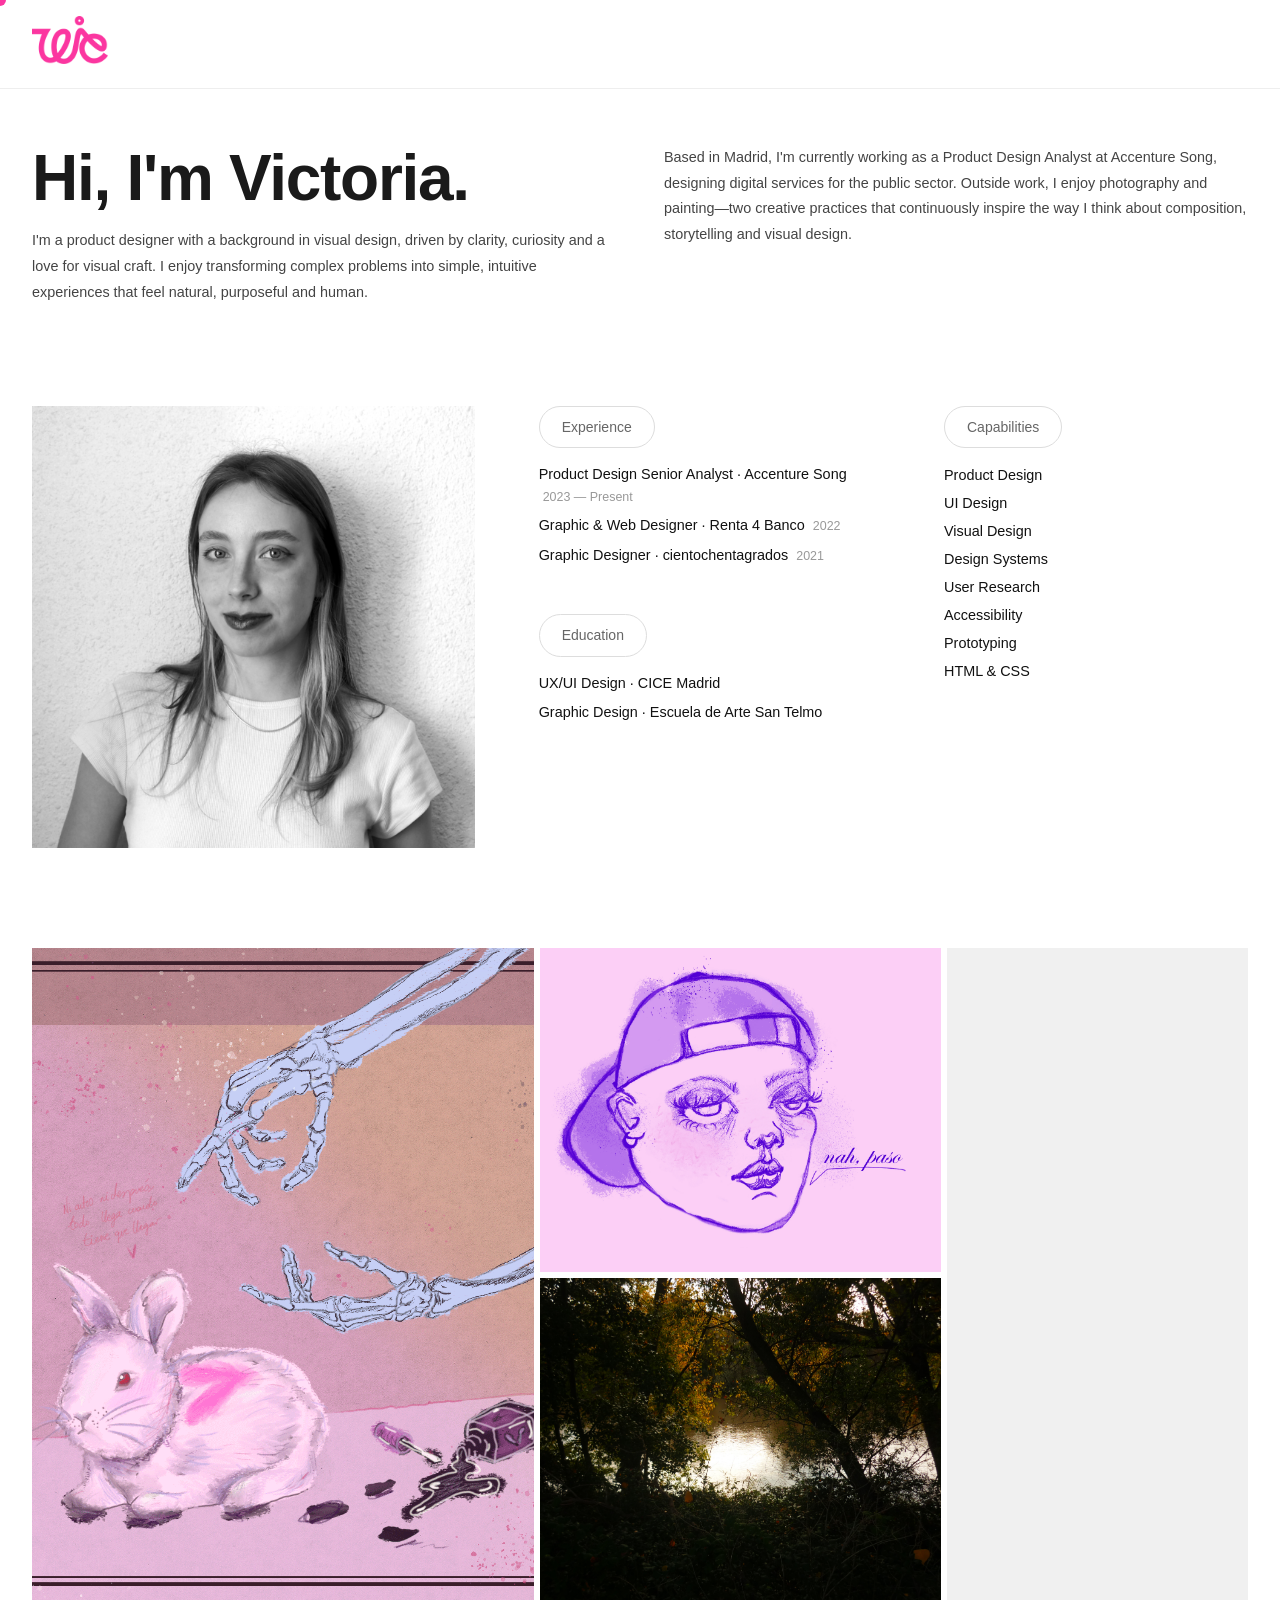
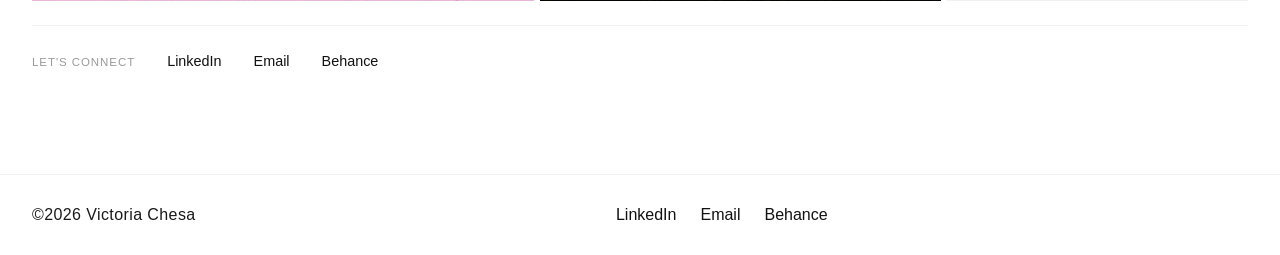
==== commit 30901d7a: "otra" ====
--- a/about.html
+++ b/about.html
@@ -59,7 +59,7 @@
             <div>
               <span class="exp-block-label">Experience</span>
               <div class="exp-list">
-                <div class="exp-row">Product Design Analyst · Accenture Song <span class="exp-role">2023 — Present</span></div>
+                <div class="exp-row">Product Design Senior Analyst · Accenture Song <span class="exp-role">2023 — Present</span></div>
                 <div class="exp-row">Graphic &amp; Web Designer · Renta 4 Banco <span class="exp-role">2022</span></div>
                 <div class="exp-row">Graphic Designer · cientochentagrados <span class="exp-role">2021</span></div>
               </div>
@@ -95,13 +95,13 @@
         <!-- GALERÍA -->
         <div class="about-gallery">
           <div class="cell--photography">
-            <img src="assets/img/about/photography.jpg" alt="Photography">
+            <img src="assets/img/about/ilus_conejo_2.jpg" alt="Photography">
           </div>
           <div class="cell--art">
-            <img src="assets/img/about/art.jpg" alt="Painting">
+            <img src="assets/img/about/bebevacilon.jpg" alt="Painting">
           </div>
           <div class="cell--art2">
-            <img src="assets/img/about/art2.jpg" alt="Art">
+            <img src="assets/img/about/P1140342.JPG" alt="Art">
           </div>
           <div class="cell--extra"></div>
         </div>
--- a/assets/css/main.css
+++ b/assets/css/main.css
@@ -755,7 +755,7 @@
   display: grid;
   grid-template-columns: 1fr 1fr;
   gap: 48px;
-  margin-bottom: 56px;
+  margin-bottom: 100px;
   align-items: start;
 }
 
@@ -784,11 +784,12 @@
 .about-grid {
   display: grid;
   grid-template-columns: repeat(12, 1fr);
-  gap: 16px;
+  gap: 64px;
+  margin-bottom: 100px;
 }
 
 .cell--photo {
-  grid-column: span 4;
+  grid-column: span 5;
   grid-row: 1;
 }
 
@@ -804,7 +805,7 @@
   grid-row: 1;
   display: flex;
   flex-direction: column;
-  gap: 28px;
+  gap: 48px;
 }
 
 .cell--skills {
@@ -817,15 +818,15 @@
 
 .exp-block-label {
   display: inline-flex;
-  padding: 6px 14px;
+  padding: 9px 22px;
   border-radius: 999px;
   border: 1px solid #ddd;
   background: transparent;
   font-family: 'Satoshi', sans-serif;
-  font-size: 0.72rem;
+  font-size: 0.875rem;
   font-weight: 500;
   color: #666;
-  margin-bottom: 12px;
+  margin-bottom: 16px;
 }
 
 
@@ -834,7 +835,7 @@
 .exp-list {
   display: flex;
   flex-direction: column;
-  gap: 6px;
+  gap: 8px;
 }
 
 .exp-row {
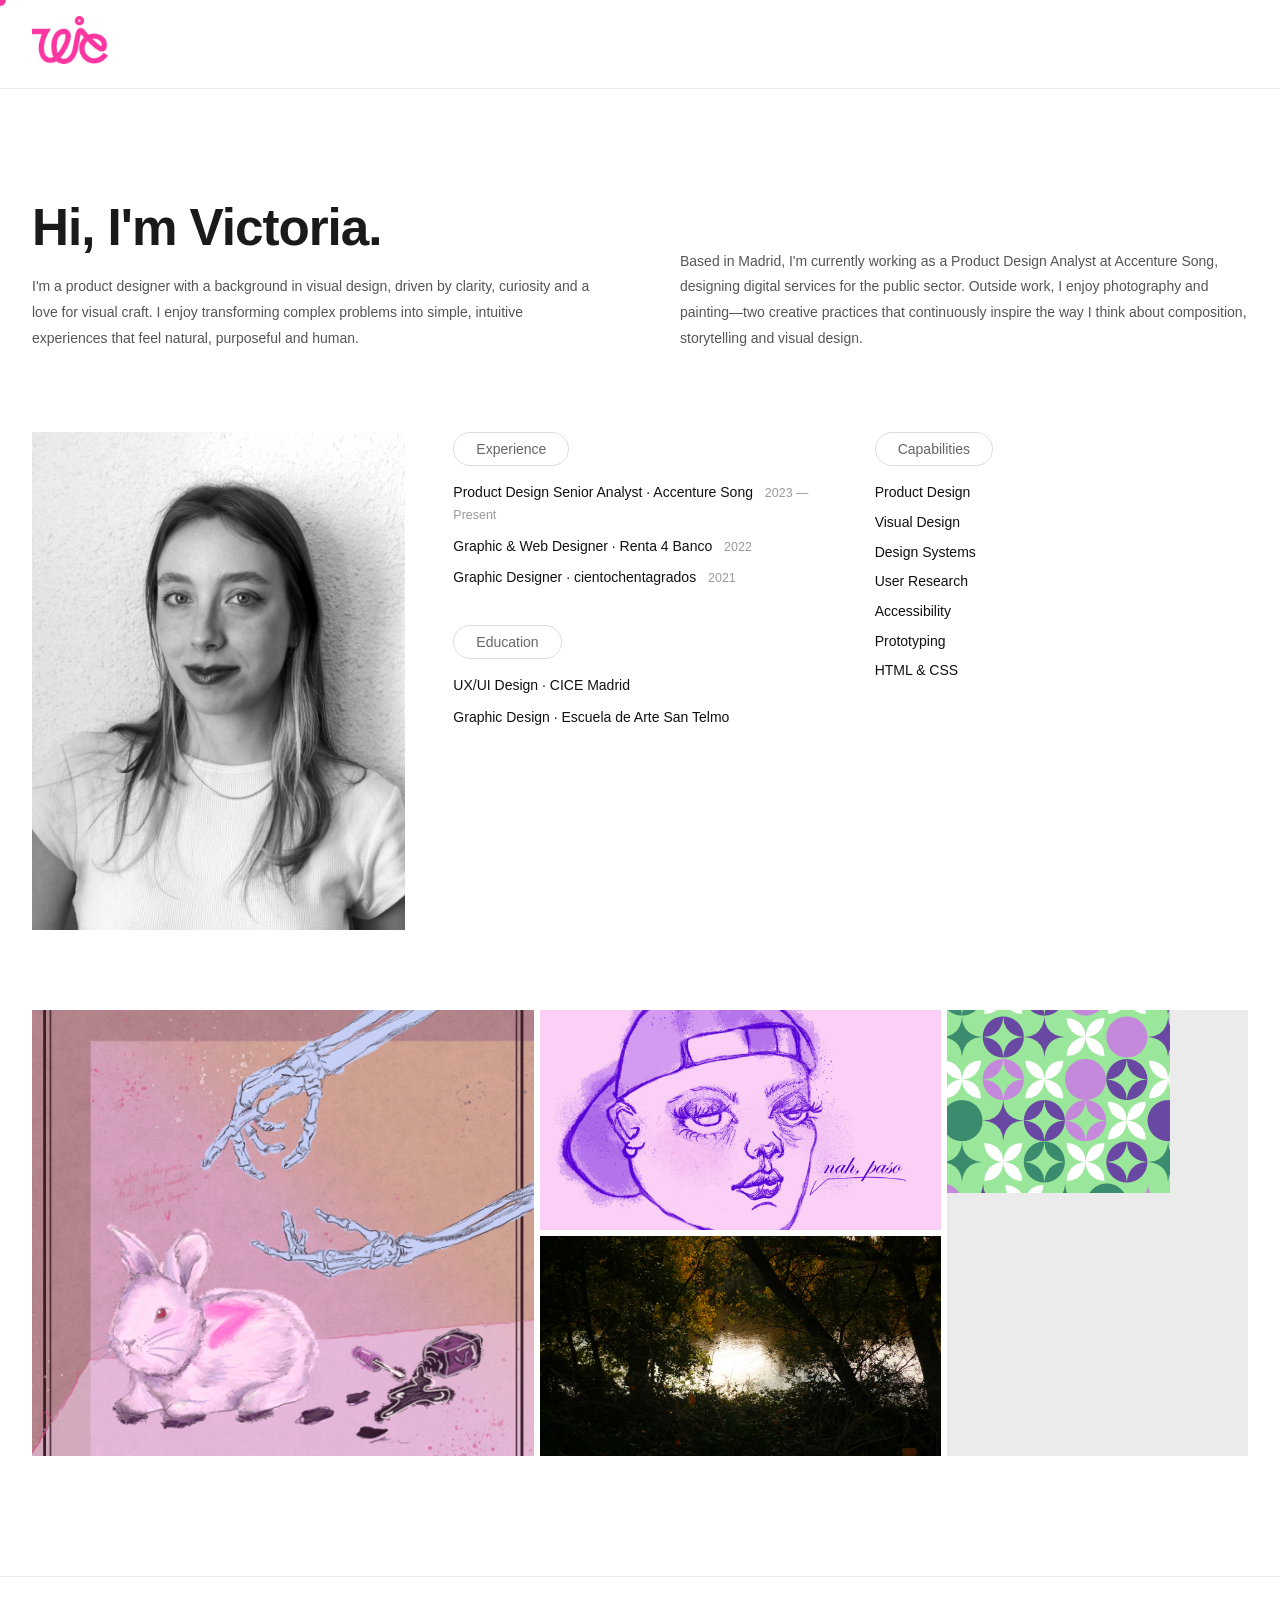
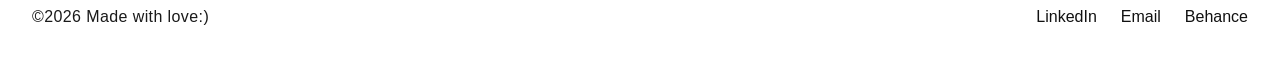
==== commit 8c3670b7: "martes15" ====
--- a/about.html
+++ b/about.html
@@ -80,7 +80,6 @@
             <span class="exp-block-label">Capabilities</span>
             <div class="cap-list">
               <span>Product Design</span>
-              <span>UI Design</span>
               <span>Visual Design</span>
               <span>Design Systems</span>
               <span>User Research</span>
@@ -93,42 +92,28 @@
         </div>
 
         <!-- GALERÍA -->
-        <div class="about-gallery">
-          <div class="cell--photography">
-            <img src="assets/img/about/ilus_conejo_2.jpg" alt="Photography">
-          </div>
-          <div class="cell--art">
-            <img src="assets/img/about/bebevacilon.jpg" alt="Painting">
-          </div>
-          <div class="cell--art2">
-            <img src="assets/img/about/P1140342.JPG" alt="Art">
-          </div>
-          <div class="cell--extra"></div>
-        </div>
-
-        <!-- SOCIAL -->
-        <div class="cell--social">
-          <span>Let's connect</span>
-          <a href="https://linkedin.com/in/victoria-chesa" class="social-item">LinkedIn</a>
-          <a href="mailto:tuemail@email.com" class="social-item">Email</a>
-          <a href="https://behance.net/tuperfil" class="social-item">Behance</a>
-        </div>
+<div class="about-gallery">
+  <div class="cell--photography"><img src="assets/img/about/ilus_conejo_2.jpg" alt=""></div>
+  <div class="cell--art"><img src="assets/img/about/bebevacilon.jpg" alt=""></div>
+  <div class="cell--art2"><img src="assets/img/about/P1140342.JPG" alt=""></div>
+  <div class="cell--extra"><img src="assets/img/about/Captura de pantalla 2026-05-24 122052.png" alt=""></div>
+</div>
 
       </div>
     </div>
   </main>
 
-  <footer class="footer-default">
-    <div class="container">
-      <p class="copyright">©2026 Victoria Chesa</p>
-      <ul class="follow-us-links">
-        <li><a href="https://linkedin.com/in/victoria-chesa">LinkedIn</a></li>
-        <li><a href="mailto:tuemail@email.com">Email</a></li>
-        <li><a href="https://behance.net/tuperfil">Behance</a></li>
-      </ul>
-      <div class="clearfix"></div>
-    </div>
-  </footer>
+	<!-- Footer -->
+	<footer class="footer-default">
+		<div class="container">
+			<p class="copyright">©2026 Made with love:)</p>
+			<ul class="follow-us-links">
+				<li><a href="#">LinkedIn</a></li>
+				<li><a href="#">Email</a></li>
+				<li><a href="#">Behance</a></li>
+			</ul>
+		</div>
+	</footer>
 
   <script src="assets/js/main.js"></script>
 
--- a/assets/css/main.css
+++ b/assets/css/main.css
@@ -745,27 +745,28 @@
 -----------------------------------------------------*/
 
 .about-wrapper {
-  padding: 56px 0 100px;
-}
-
-
-/* INTRO */
+  padding: 64px 0 120px;
+}
+
+
+/* ── INTRO ── */
 
 .about-intro {
   display: grid;
   grid-template-columns: 1fr 1fr;
-  gap: 48px;
-  margin-bottom: 100px;
-  align-items: start;
-}
-
-.about-intro h1 {
-  font-family: 'Satoshi', sans-serif;
-  font-size: clamp(2.8rem, 5vw, 4rem);
+  gap: 80px;
+  margin-bottom: 80px;
+  align-items: end;
+}
+
+/* Columna izquierda: h1 + bio pegados */
+.about-intro > div h1 {
+  font-family: 'Satoshi', sans-serif;
+  font-size: clamp(2.6rem, 4vw, 3.6rem);
   font-weight: 800;
   line-height: 1.05;
   letter-spacing: -0.02em;
-  margin-bottom: 16px;
+  margin-bottom: 20px;
   color: #1a1a1a;
   -webkit-font-smoothing: antialiased;
   -moz-osx-font-smoothing: grayscale;
@@ -773,51 +774,58 @@
 
 .about-bio {
   font-family: 'Poppins', sans-serif;
-  font-size: 0.9rem;
-  line-height: 1.8;
-  color: #444;
-}
-
-
-/* GRID */
+  font-size: 0.875rem;
+  line-height: 1.85;
+  color: #555;
+}
+
+.about-intro > p.about-bio {
+  padding-top: 6rem;
+}
+
+/* ── GRID: foto | exp+edu | capabilities ── */
 
 .about-grid {
   display: grid;
-  grid-template-columns: repeat(12, 1fr);
-  gap: 64px;
-  margin-bottom: 100px;
-}
-
+  grid-template-columns: 1fr 1fr 1fr;
+  gap: 48px;
+  align-items: start;
+ margin-bottom: 80px;
+}
+
+/* FOTO */
 .cell--photo {
-  grid-column: span 5;
-  grid-row: 1;
+  grid-column: 1;
 }
 
 .cell--photo img {
   width: 100%;
-  height: 100%;
   display: block;
   object-fit: cover;
-}
-
+  aspect-ratio: 3 / 4;
+  /* sin border-radius, igual que la referencia */
+}
+
+/* EXPERIENCIA + EDUCACIÓN */
 .cell--exp {
-  grid-column: span 4;
-  grid-row: 1;
+  grid-column: 2;
   display: flex;
   flex-direction: column;
-  gap: 48px;
-}
-
+  gap: 36px;
+}
+
+/* CAPABILITIES */
 .cell--skills {
-  grid-column: span 4;
-  grid-row: 1;
-}
-
-
-/* CHIP — solo títulos de sección */
+  grid-column: 3;
+}
+
+
+/* ── CHIP — solo títulos de sección ──
+   Mismo tamaño y forma que .filter-btn de la home
+   pero sin cursor pointer ni estado activo        */
 
 .exp-block-label {
-  display: inline-flex;
+  display: inline-block;
   padding: 9px 22px;
   border-radius: 999px;
   border: 1px solid #ddd;
@@ -826,80 +834,87 @@
   font-size: 0.875rem;
   font-weight: 500;
   color: #666;
+  line-height: 1;
   margin-bottom: 16px;
 }
 
 
-/* LISTAS EXPERIENCIA */
+/* ── LISTAS de experiencia / educación ── */
 
 .exp-list {
   display: flex;
   flex-direction: column;
-  gap: 8px;
+  gap: 10px;
 }
 
 .exp-row {
   font-family: 'Satoshi', sans-serif;
-  font-size: 0.9rem;
-  line-height: 1.5;
+  font-size: 0.875rem;
+  line-height: 1.55;
   color: #111;
 }
 
+/* año en gris después del nombre */
 .exp-role {
   font-family: 'Poppins', sans-serif;
   font-size: 0.78rem;
   color: #999;
-  margin-left: 4px;
-}
-
-
-/* CAPABILITIES — lista texto plano, sin pills */
+  margin-left: 8px;
+}
+
+
+/* ── CAPABILITIES — texto plano, sin pills ── */
 
 .cap-list {
   display: flex;
   flex-direction: column;
-  gap: 5px;
+  gap: 8px;
 }
 
 .cap-list span {
   font-family: 'Satoshi', sans-serif;
-  font-size: 0.9rem;
+  font-size: 0.875rem;
+  line-height: 1.55;
   color: #111;
 }
 
 
-/* GALERÍA — sin border-radius, gap mínimo */
+/* ── GALERÍA — sin border-radius, gap 6px ── */
 
 .about-gallery {
   display: grid;
   grid-template-columns: 5fr 4fr 3fr;
-  grid-template-rows: 1fr 1fr;
+  grid-template-rows: 220px 220px;
   gap: 6px;
-  margin-top: 48px;
-}
-
+  margin-top: 64px;
+}
+
+/* imagen grande izquierda — ocupa las 2 filas */
 .cell--photography {
   grid-column: 1;
   grid-row: 1 / span 2;
   overflow: hidden;
 }
 
+/* imagen top centro */
 .cell--art {
   grid-column: 2;
   grid-row: 1;
   overflow: hidden;
 }
 
+/* imagen bottom centro */
 .cell--art2 {
   grid-column: 2;
   grid-row: 2;
   overflow: hidden;
 }
 
+/* celda gris derecha — placeholder o imagen extra */
 .cell--extra {
   grid-column: 3;
   grid-row: 1 / span 2;
-  background: #f0f0f0;
+  background: #ebebeb;
 }
 
 .cell--photography img,
@@ -912,11 +927,6 @@
   transition: transform 0.4s ease;
 }
 
-.cell--photography { min-height: 420px; }
-.cell--art,
-.cell--art2 { min-height: 207px; }
-.cell--extra { min-height: 420px; }
-
 .cell--photography:hover img,
 .cell--art:hover img,
 .cell--art2:hover img {
@@ -924,86 +934,61 @@
 }
 
 
-/* SOCIAL */
-
-.cell--social {
-  display: flex;
-  align-items: center;
-  gap: 32px;
-  margin-top: 24px;
-  padding-top: 24px;
-  border-top: 1px solid #efefef;
-}
-
-.cell--social span {
-  font-family: 'Satoshi', sans-serif;
-  font-size: 0.72rem;
-  color: #999;
-  text-transform: uppercase;
-  letter-spacing: 0.08em;
-}
-
-.social-item {
-  text-decoration: none;
-  font-family: 'Satoshi', sans-serif;
-  font-size: 0.9rem;
-  font-weight: 500;
-  color: #111;
-  transition: color 0.2s;
-}
-
-.social-item:hover {
-  color: #FB36A0;
-}
-
-
-/* RESPONSIVE */
+/* ── RESPONSIVE ── */
 
 @media (max-width: 1100px) {
+
+  .about-intro {
+    gap: 48px;
+  }
+
   .about-grid {
-    grid-template-columns: repeat(6, 1fr);
-  }
-
-  .cell--photo  { grid-column: span 3; grid-row: auto; }
-  .cell--exp    { grid-column: span 3; grid-row: auto; }
-  .cell--skills { grid-column: span 6; grid-row: auto; }
+    grid-template-columns: 1fr 1fr;
+    gap: 32px;
+  }
+
+  .cell--photo  { grid-column: 1; }
+  .cell--exp    { grid-column: 2; }
+  .cell--skills { grid-column: 1 / span 2; }
 
   .about-gallery {
     grid-template-columns: 1fr 1fr;
-    grid-template-rows: auto;
-  }
-
-  .cell--photography { grid-column: 1; grid-row: 1 / span 2; min-height: 300px; }
-  .cell--art         { grid-column: 2; grid-row: 1; min-height: 180px; }
-  .cell--art2        { grid-column: 2; grid-row: 2; min-height: 180px; }
+    grid-template-rows: 200px 200px;
+  }
+
+  .cell--photography { grid-column: 1; grid-row: 1 / span 2; }
+  .cell--art         { grid-column: 2; grid-row: 1; }
+  .cell--art2        { grid-column: 2; grid-row: 2; }
   .cell--extra       { display: none; }
 }
 
 @media (max-width: 768px) {
+
   .about-wrapper { padding: 40px 0 80px; }
 
   .about-intro {
     grid-template-columns: 1fr;
     gap: 24px;
-    margin-bottom: 40px;
-  }
-
-  .about-intro h1 { font-size: 2.6rem; }
-
-  .about-grid { grid-template-columns: 1fr; gap: 32px; }
+    margin-bottom: 48px;
+  }
+
+  .about-grid {
+    grid-template-columns: 1fr;
+    gap: 40px;
+  }
 
   .cell--photo,
   .cell--exp,
-  .cell--skills { grid-column: 1; grid-row: auto; }
+  .cell--skills { grid-column: 1; }
 
   .about-gallery {
     grid-template-columns: 1fr;
     grid-template-rows: auto;
-    margin-top: 32px;
+    margin-top: 40px;
   }
 
   .cell--photography { grid-column: 1; grid-row: auto; min-height: 260px; }
-  .cell--art         { grid-column: 1; grid-row: auto; min-height: 220px; }
-  .cell--art2        { grid-column: 1; grid-row: auto; min-height: 220px; }
+  .cell--art         { grid-column: 1; grid-row: auto; min-height: 200px; }
+  .cell--art2        { grid-column: 1; grid-row: auto; min-height: 200px; }
   .cell--extra       { display: none; }
 }
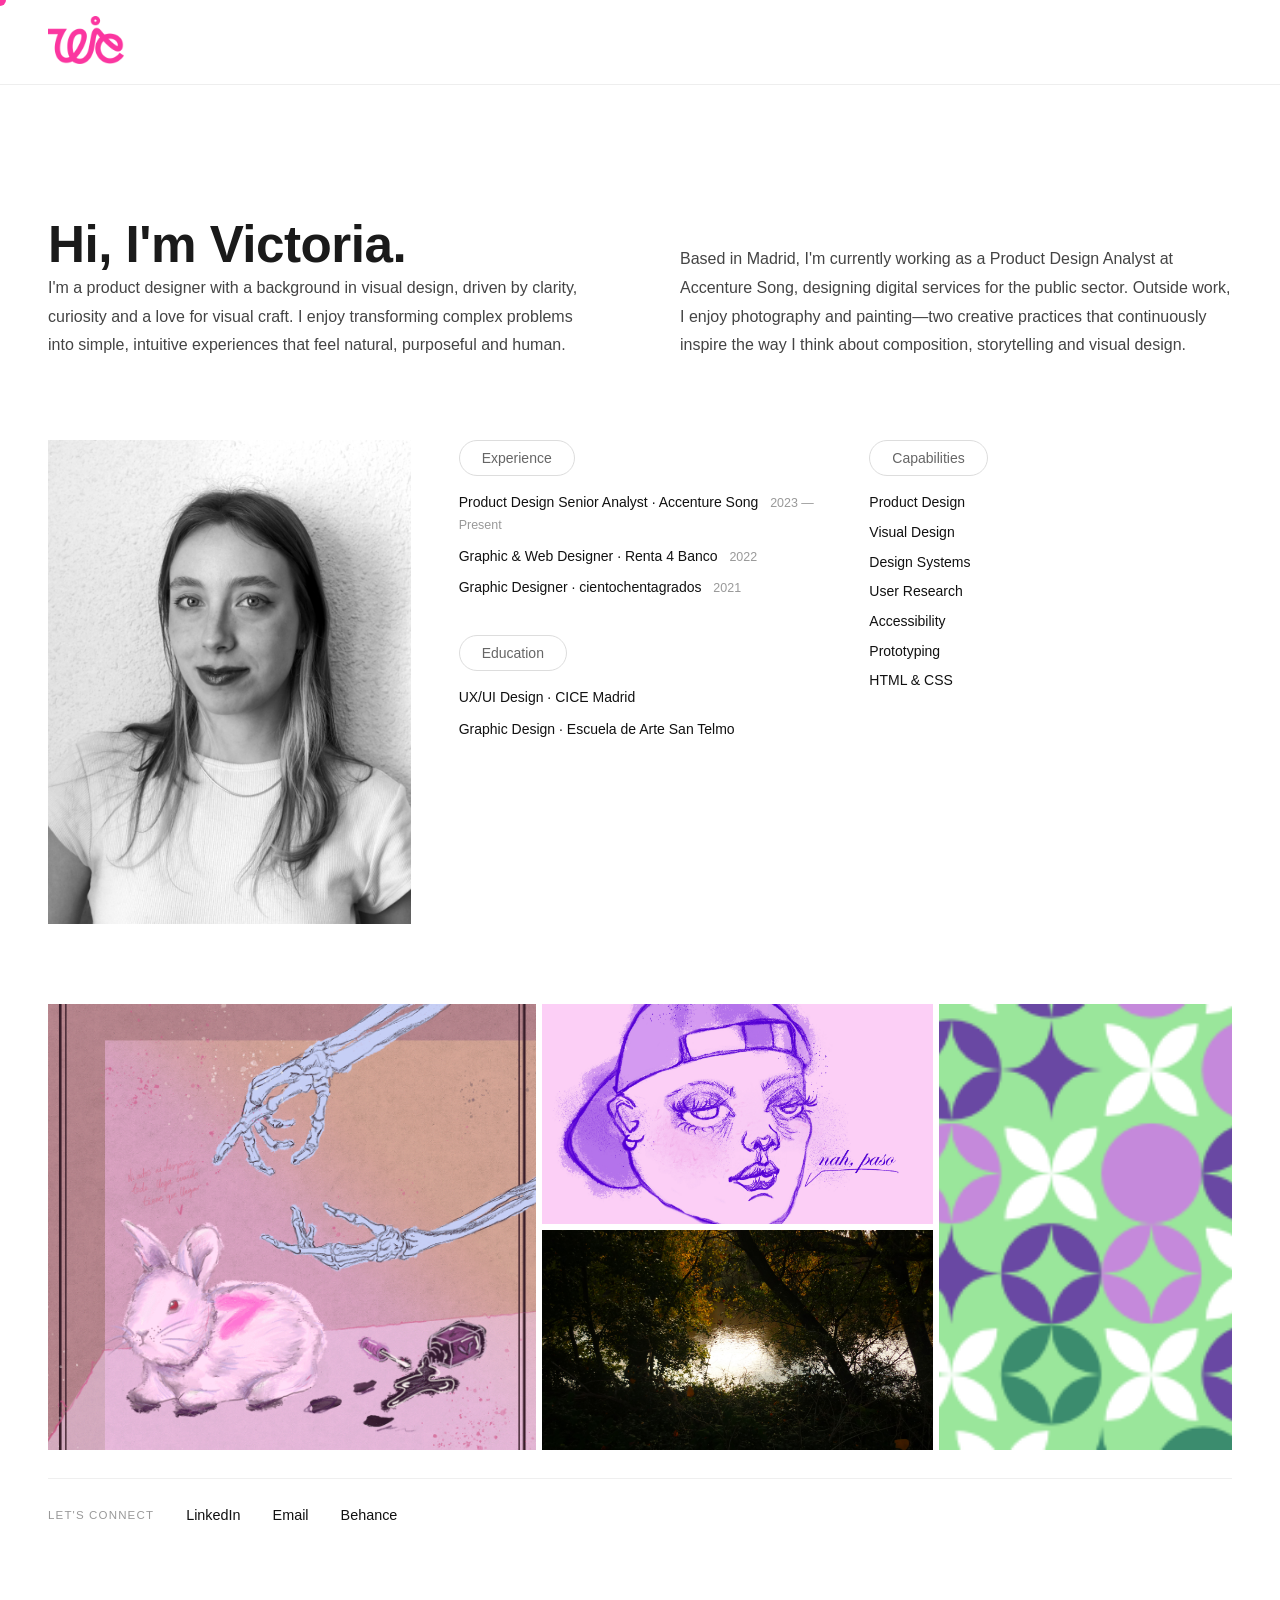
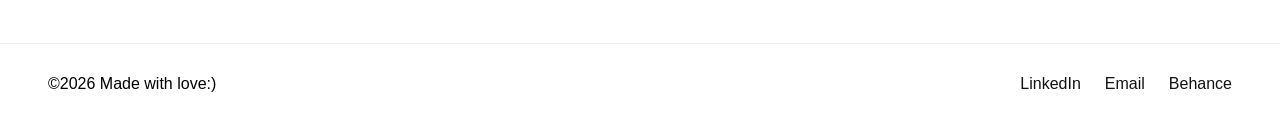
==== commit 6e490126: "martes22" ====
--- a/about.html
+++ b/about.html
@@ -1,6 +1,5 @@
 <!DOCTYPE html>
 <html lang="en">
-
 <head>
   <meta charset="UTF-8">
   <meta name="viewport" content="width=device-width, initial-scale=1.0">
@@ -9,7 +8,6 @@
   <link href="https://api.fontshare.com/v2/css?f[]=satoshi@1&f[]=poppins@1&display=swap" rel="stylesheet">
   <link rel="icon" href="assets/img/favicon.png">
 </head>
-
 <body>
 
   <header class="main-header">
@@ -28,56 +26,57 @@
         <!-- INTRO -->
         <div class="about-intro">
           <div>
-            <h1>Hi, I'm Victoria.</h1>
-            <p class="about-bio">
-              I'm a product designer with a background in visual design,
-              driven by clarity, curiosity and a love for visual craft.
-              I enjoy transforming complex problems into simple, intuitive
-              experiences that feel natural, purposeful and human.
+            <h1 class="type-title"
+                data-es="Hola, soy Victoria."
+                data-en="Hi, I'm Victoria.">
+              Hi, I'm Victoria.
+            </h1>
+            <p class="about-bio"
+               data-es="Soy diseñadora de producto con formación en diseño visual, impulsada por la claridad, la curiosidad y el amor por el oficio visual. Disfruto transformando problemas complejos en experiencias simples e intuitivas que se sienten naturales, con propósito y humanas."
+               data-en="I'm a product designer with a background in visual design, driven by clarity, curiosity and a love for visual craft. I enjoy transforming complex problems into simple, intuitive experiences that feel natural, purposeful and human.">
+              I'm a product designer with a background in visual design, driven by clarity, curiosity and a love for visual craft. I enjoy transforming complex problems into simple, intuitive experiences that feel natural, purposeful and human.
             </p>
           </div>
-          <p class="about-bio">
-            Based in Madrid, I'm currently working as a Product Design Analyst
-            at Accenture Song, designing digital services for the public sector.
-            Outside work, I enjoy photography and painting—two creative practices
-            that continuously inspire the way I think about composition,
-            storytelling and visual design.
+          <p class="about-bio"
+             data-es="Con base en Madrid, actualmente trabajo como Product Design Analyst en Accenture Song, diseñando servicios digitales para el sector público. Fuera del trabajo, disfruto de la fotografía y la pintura — dos prácticas creativas que inspiran continuamente la forma en que pienso sobre composición, narrativa y diseño visual."
+             data-en="Based in Madrid, I'm currently working as a Product Design Analyst at Accenture Song, designing digital services for the public sector. Outside work, I enjoy photography and painting—two creative practices that continuously inspire the way I think about composition, storytelling and visual design.">
+            Based in Madrid, I'm currently working as a Product Design Analyst at Accenture Song, designing digital services for the public sector. Outside work, I enjoy photography and painting—two creative practices that continuously inspire the way I think about composition, storytelling and visual design.
           </p>
         </div>
 
         <!-- GRID -->
         <div class="about-grid">
 
-          <!-- PHOTO -->
           <div class="cell--photo">
             <img src="assets/img/about/Victoria Chesa_me.png" alt="Victoria Chesa">
           </div>
 
-          <!-- EXPERIENCE + EDUCATION -->
           <div class="cell--exp">
-
             <div>
-              <span class="exp-block-label">Experience</span>
+              <span class="exp-block-label"
+                    data-es="Experiencia"
+                    data-en="Experience">Experience</span>
               <div class="exp-list">
                 <div class="exp-row">Product Design Senior Analyst · Accenture Song <span class="exp-role">2023 — Present</span></div>
                 <div class="exp-row">Graphic &amp; Web Designer · Renta 4 Banco <span class="exp-role">2022</span></div>
                 <div class="exp-row">Graphic Designer · cientochentagrados <span class="exp-role">2021</span></div>
               </div>
             </div>
-
             <div>
-              <span class="exp-block-label">Education</span>
+              <span class="exp-block-label"
+                    data-es="Formación"
+                    data-en="Education">Education</span>
               <div class="exp-list">
                 <div class="exp-row">UX/UI Design · CICE Madrid</div>
                 <div class="exp-row">Graphic Design · Escuela de Arte San Telmo</div>
               </div>
             </div>
-
           </div>
 
-          <!-- CAPABILITIES -->
           <div class="cell--skills">
-            <span class="exp-block-label">Capabilities</span>
+            <span class="exp-block-label"
+                  data-es="Capacidades"
+                  data-en="Capabilities">Capabilities</span>
             <div class="cap-list">
               <span>Product Design</span>
               <span>Visual Design</span>
@@ -92,30 +91,36 @@
         </div>
 
         <!-- GALERÍA -->
-<div class="about-gallery">
-  <div class="cell--photography"><img src="assets/img/about/ilus_conejo_2.jpg" alt=""></div>
-  <div class="cell--art"><img src="assets/img/about/bebevacilon.jpg" alt=""></div>
-  <div class="cell--art2"><img src="assets/img/about/P1140342.JPG" alt=""></div>
-  <div class="cell--extra"><img src="assets/img/about/Captura de pantalla 2026-05-24 122052.png" alt=""></div>
-</div>
+        <div class="about-gallery">
+          <div class="cell--photography"><img src="assets/img/about/ilus_conejo_2.jpg" alt=""></div>
+          <div class="cell--art"><img src="assets/img/about/bebevacilon.jpg" alt=""></div>
+          <div class="cell--art2"><img src="assets/img/about/P1140342.JPG" alt=""></div>
+          <div class="cell--extra"><img src="assets/img/about/Captura de pantalla 2026-05-24 122052.png" alt=""></div>
+        </div>
+
+        <!-- SOCIAL -->
+        <div class="cell--social">
+          <span data-es="Conectemos" data-en="Let's connect">Let's connect</span>
+          <a href="https://www.linkedin.com/in/victoria-chesa/" class="social-item">LinkedIn</a>
+          <a href="mailto:victoriachesa@gmail.com" class="social-item">Email</a>
+          <a href="https://www.behance.net/victoriachesa" class="social-item">Behance</a>
+        </div>
 
       </div>
     </div>
   </main>
 
-	<!-- Footer -->
-	<footer class="footer-default">
-		<div class="container">
-			<p class="copyright">©2026 Made with love:)</p>
-			<ul class="follow-us-links">
-				<li><a href="#">LinkedIn</a></li>
-				<li><a href="#">Email</a></li>
-				<li><a href="#">Behance</a></li>
-			</ul>
-		</div>
-	</footer>
+  <footer class="footer-default">
+    <div class="container">
+      <p class="copyright">©2026 Made with love:)</p>
+      <ul class="follow-us-links">
+        <li><a href="https://www.linkedin.com/in/victoria-chesa/">LinkedIn</a></li>
+        <li><a href="mailto:victoriachesa@gmail.com">Email</a></li>
+        <li><a href="https://www.behance.net/victoriachesa">Behance</a></li>
+      </ul>
+    </div>
+  </footer>
 
   <script src="assets/js/main.js"></script>
-
 </body>
-</html>
+</html>
--- a/assets/css/main.css
+++ b/assets/css/main.css
@@ -1,7 +1,7 @@
-/*PORTFOLIO VICTORIA CHESA - CSS FINAL LIMPIO*/
-
-/*-----------------------------------------------------
-1. General styles
+/*PORTFOLIO VICTORIA CHESA*/
+
+/*-----------------------------------------------------
+1. Reset y base
 -----------------------------------------------------*/
 
 * {
@@ -12,67 +12,86 @@
 
 html {
   overflow-x: hidden;
-  overflow-y: scroll;
   scroll-behavior: smooth;
 }
 
 body {
   font-family: 'Satoshi', sans-serif;
-  font-size: 100%;
-  line-height: 1.6;
   background: #fff;
 }
 
-/*-----------------------------------------------------
-2. Tipografía
------------------------------------------------------*/
-
-h1, h2 {
-  font-family: 'Satoshi', sans-serif;
-}
-
-h4, p {
- font-family: 'Poppins', sans-serif;
-}
-
-h1 {
+a {
+  text-decoration: none;
+  color: #111;
+  transition: color 0.2s ease;
+}
+
+/*-----------------------------------------------------
+2. Tipografía — 6 estilos, ni uno más
+-----------------------------------------------------*/
+
+/* 1. Título hero — home únicamente */
+.type-hero {
+  font-family: 'Satoshi', sans-serif;
   font-size: clamp(2.8rem, 5vw, 4rem);
   font-weight: 800;
-  line-height: 1.05;
+  line-height: 1.08;
   letter-spacing: -0.02em;
   color: #1a1a1a;
-  -webkit-font-smoothing: antialiased;
-  -moz-osx-font-smoothing: grayscale;
-}
-
-h2 {
-  /* ANTES: 1.25rem — sin peso visual suficiente en cards */
-  font-size: 1.4rem;
+}
+
+/* 2. Título página — about, proyectos */
+.type-title {
+  font-family: 'Satoshi', sans-serif;
+  font-size: clamp(2.2rem, 4vw, 3.75rem);
   font-weight: 600;
+  line-height: 1.1;
+  letter-spacing: -0.01em;
+  color: #1a1a1a;
+}
+
+/* 3. Párrafo intro — home + about */
+.type-intro {
+  font-family: 'Poppins', sans-serif;
+  font-size: 1rem;
+  font-weight: 400;
+  line-height: 1.8;
+  color: #444;
+}
+
+/* 4. Párrafo proyecto — bloques de texto en single project */
+.type-body {
+  font-family: 'Poppins', sans-serif;
+  font-size: 1rem;
+  font-weight: 300;
+  line-height: 1.9;
+  color: #333;
+}
+
+/* 5. Textos imagen home — NO tocar, te gustan como están */
+.item-title {
+  font-family: 'Satoshi', sans-serif;
+  font-size: 1.05rem;
+  font-weight: 400;
   line-height: 1.3;
   color: #1b1b1b;
 }
 
-h4 {
+.item h4 {
+  font-family: 'Satoshi', sans-serif;
+  font-size: 0.72rem;
+  font-weight: 500;
+  text-transform: uppercase;
+  letter-spacing: 0.08em;
+  color: #999;
+}
+
+/* 6. Listados — exp-row, cap-list */
+.type-list {
+  font-family: 'Satoshi', sans-serif;
   font-size: 0.875rem;
   font-weight: 400;
-  line-height: 1.4;
-  text-transform: uppercase;
-  letter-spacing: 0.05em;
-  color: #666;
-}
-
-p {
-  font-family: 'Poppins', sans-serif;
-  font-size: 1rem;
-  line-height: 1.7;
-  font-weight: 400;
-  color: #1a1a1a;
-}
-
-a {
-  text-decoration: none;
-  transition: all 0.2s ease;
+  line-height: 1.55;
   color: #111;
 }
 
@@ -81,7 +100,6 @@
 -----------------------------------------------------*/
 
 .container {
-  /* ANTES: max-width 1170px con padding 20px — demasiado estrecho */
   max-width: 1280px;
   margin: auto;
   padding: 0 48px;
@@ -98,51 +116,38 @@
   width: 100%;
 }
 
-.img-responsive {
-  display: block;
-  max-width: 100%;
-  height: auto;
-}
-
 .btn {
   display: inline-flex;
   align-items: center;
-  gap: 16px;
   padding: 20px 40px;
-  background-color: #1a1a1a;
+  background: #1a1a1a;
   color: #fff;
   font-family: 'Satoshi', sans-serif;
   font-weight: 600;
   font-size: 1.1rem;
   border-radius: 50px;
-  transition: transform 0.3s ease, background-color 0.3s ease;
   border: none;
   cursor: pointer;
+  transition: background 0.3s ease, transform 0.3s ease;
 }
 
 .btn:hover {
-  background-color: #333;
+  background: #333;
   transform: translateY(-2px);
 }
 
 /*-----------------------------------------------------
-4. Scroll Anchors
------------------------------------------------------*/
-
-#works {
-  scroll-margin-top: 100px;
-}
-
-#contact {
-  scroll-margin-top: 80px;
-}
+4. Scroll anchors
+-----------------------------------------------------*/
+
+#works  { scroll-margin-top: 100px; }
+#contact { scroll-margin-top: 80px; }
 
 /*-----------------------------------------------------
 5. Header
 -----------------------------------------------------*/
 
 .main-header {
-  /* ANTES: padding 24px — un poco alto, se compacta */
   padding: 16px 0;
   position: sticky;
   top: 0;
@@ -162,82 +167,41 @@
   width: auto;
 }
 
-.open-nav {
-  display: none;
-  cursor: pointer;
-}
-
-/*-----------------------------------------------------
-6. Hero Section
+/*-----------------------------------------------------
+6. Hero
 -----------------------------------------------------*/
 
 .hero {
   padding: 64px 0 48px;
   position: relative;
-  width: 100%;
-}
-
-.intro__title {
-  font-family: 'Satoshi', sans-serif;
-  font-weight: 800;
-  font-size: clamp(2.8rem, 5vw, 4rem);
-  line-height: 1.08;
-  color: #1a1a1a;
-  margin: 0 0 28px 0;
-  text-align: left;
-  -webkit-font-smoothing: antialiased;
-  -moz-osx-font-smoothing: grayscale;
-}
-
-.hero-highlight {
-  font-weight: 800;
-  display: inline;
 }
 
 .hero-description {
-  font-family: 'Poppins', sans-serif;
-  /* ANTES: 1.25rem — parecía grande pero en ese mar de espacio se perdía */
-  font-size: 1.1rem;
-  line-height: 1.75;
-  color: #444;
-  text-align: left;
-  margin: 0;
-  /* ANTES: max-width 700px — demasiado ancho, difícil de leer y sin tensión */
   max-width: 540px;
-}
-
-/* Menú vertical DERECHA */
+  margin-top: 24px;
+}
+
 .hero .social-links {
   list-style: none;
   position: absolute;
   right: 0;
   top: 50%;
   transform: translateY(-50%);
-  margin: 0;
-  padding: 0;
 }
 
 .hero .social-links li {
-  font-size: 1.1rem;
+  font-size: 1rem;
   font-weight: 500;
   letter-spacing: 0.05em;
-  /* ANTES: margin-bottom 32px — mucho espacio entre items del menú */
   margin-bottom: 20px;
   writing-mode: vertical-rl;
   text-transform: lowercase;
 }
 
-.hero .social-links a {
-  color: #111;
-  transition: color 0.2s ease;
-}
-
-.hero .social-links a:hover {
-  color: #FB36A0;
-}
-
-/*-----------------------------------------------------
-7. Portfolio Filters
+.hero .social-links a:hover { color: #FB36A0; }
+
+/*-----------------------------------------------------
+7. Filtros portfolio
 -----------------------------------------------------*/
 
 .portfolio-filters {
@@ -245,7 +209,6 @@
   justify-content: center;
   gap: 10px;
   margin: 40px 0 32px;
-  padding: 0 48px;
 }
 
 .filter-btn {
@@ -269,8 +232,9 @@
 }
 
 /*-----------------------------------------------------
-8. Portfolio Grid
------------------------------------------------------*/
+8. Portfolio grid
+-----------------------------------------------------*/
+
 .portfolio-grid {
   display: grid;
   grid-template-columns: repeat(2, 1fr);
@@ -280,23 +244,15 @@
 }
 
 .portfolio-grid a {
-  text-decoration: none;
+  display: block;
   color: inherit;
-  display: block;
 }
 
 .item {
-  background: transparent;
-  padding: 0;
   display: flex;
   flex-direction: column;
-  width: 100%;
-  height: auto;
-  border-radius: 0;
-  transition: none;
-}
-
-/* Wrapper relativo para el overlay de hover */
+}
+
 .item-img {
   position: relative;
   width: 100%;
@@ -314,18 +270,16 @@
   transition: transform 0.5s ease;
 }
 
-/* Overlay oscuro en hover */
 .item-img::after {
   content: '';
   position: absolute;
   inset: 0;
-  background: rgba(0, 0, 0, 0.28);
+  background: rgba(0,0,0,0.28);
   opacity: 0;
   transition: opacity 0.35s ease;
   border-radius: 12px;
 }
 
-/* Badge "Ver proyecto" en hover */
 .item-img::before {
   content: 'Ver proyecto →';
   position: absolute;
@@ -347,20 +301,13 @@
   white-space: nowrap;
 }
 
-.portfolio-grid a:hover .item-img img {
-  transform: scale(1.04);
-}
-
-.portfolio-grid a:hover .item-img::after {
-  opacity: 1;
-}
-
+.portfolio-grid a:hover .item-img img    { transform: scale(1.04); }
+.portfolio-grid a:hover .item-img::after { opacity: 1; }
 .portfolio-grid a:hover .item-img::before {
   opacity: 1;
   transform: translate(-50%, -50%) scale(1);
 }
 
-/* Texto debajo: título izquierda, categoría derecha */
 .item-meta {
   display: flex;
   justify-content: space-between;
@@ -368,38 +315,17 @@
   gap: 16px;
 }
 
-.item-title {
-  font-family: 'Satoshi', sans-serif;
-  font-size: 1.05rem;
-  font-weight: 400;
-  line-height: 1.3;
-  margin: 0;
-  color: #1b1b1b;
-}
-
-.item h4 {
-  font-family: 'Satoshi', sans-serif;
-  font-size: 0.72rem;
-  font-weight: 500;
-  text-transform: uppercase;
-  letter-spacing: 0.08em;
-  color: #999;
-  margin: 0;
-  white-space: nowrap;
-}
-
-/*-----------------------------------------------------
-9. Footer CTA
+/*-----------------------------------------------------
+9. CTA
 -----------------------------------------------------*/
 
 .cta {
   text-align: center;
-  /* ANTES: padding 120px 0 80px — demasiado espacio encima */
   padding: 72px 0 64px;
-  width: 100%;
 }
 
 .cta h1 {
+  font-family: 'Satoshi', sans-serif;
   font-size: 3.5rem;
   font-weight: 900;
   line-height: 1.2;
@@ -408,7 +334,7 @@
 }
 
 /*-----------------------------------------------------
-10. Footer Simple
+10. Footer
 -----------------------------------------------------*/
 
 .footer-default {
@@ -423,48 +349,20 @@
   align-items: center;
 }
 
-.footer-default .copyright {
-  float: left;
-  font-weight: 500;
-  letter-spacing: 0.4px;
-}
-
 .footer-default .follow-us-links {
   list-style: none;
   display: flex;
   gap: 24px;
-  margin: 0;
-  padding: 0;
-  float: right;
-}
-
-.footer-default .follow-us-links li {
-  margin: 0;
-}
-
-.footer-default .follow-us-links a {
-  color: #111;
-  font-size: 1rem;
-  transition: color 0.2s ease;
-  line-height: 1;
-}
-
-.footer-default .follow-us-links a:hover {
-  color: #FB36A0;
-}
-
-/*-----------------------------------------------------
-11. Single Project Page
------------------------------------------------------*/
+}
+
+.footer-default .follow-us-links a:hover { color: #FB36A0; }
+
+/*-----------------------------------------------------
+11. Single project
+-----------------------------------------------------*/
+
 .single-project .intro {
-  margin: 72px 0 88px 0;
-}
-
-.single-project .intro h1 {
-  font-size: 3.75rem;
-  font-weight: 600;
-  margin: 0 0 25px -3px;
-  text-transform: none;
+  margin: 72px 0 88px;
 }
 
 .single-project .intro ul {
@@ -475,39 +373,18 @@
 }
 
 .single-project .intro ul li {
-  font-size: 1rem;
-  font-weight: 300;
-  letter-spacing: .1px;
   margin-bottom: 8px;
-  text-transform: capitalize;
 }
 
 .single-project .intro p {
   float: right;
-  font-size: 1.125rem;
-  font-weight: 300;
-  line-height: 1.9;
   margin-top: 48px;
   width: 50%;
 }
 
 .single-project .info {
-  font-size: 1.125rem;
-  font-weight: 300;
-  line-height: 1.9;
   margin: 110px 0;
   width: 60%;
-}
-
-.img-full {
-  height: 100%;
-  width: 100%;
-}
-
-.img-halved .item {
-  float: left;
-  height: 670px;
-  width: 48.75%;
 }
 
 .single-project img {
@@ -518,21 +395,17 @@
 }
 
 /*-----------------------------------------------------
-14. Project Navigation
+12. Navegación entre proyectos
 -----------------------------------------------------*/
 
 .project-navigation-simple {
   display: flex;
   justify-content: space-between;
   align-items: center;
-  margin-top: 100px;
-  padding: 48px 0;
+  margin: 100px auto 0;
+  padding: 48px;
   border-top: 1px solid #eee;
   max-width: 1280px;
-  margin-left: auto;
-  margin-right: auto;
-  padding-left: 48px;
-  padding-right: 48px;
 }
 
 .nav-btn {
@@ -540,183 +413,171 @@
   font-size: 1.5rem;
   font-weight: 700;
   color: #111;
-  text-decoration: none;
-  transition: color 0.2s ease;
-}
-
-.nav-btn:hover {
-  color: #FB36A0;
-}
-
-/*-----------------------------------------------------
-15. Ocultar menú móvil en desktop
------------------------------------------------------*/
-
-.aside-navigation-overlay {
-  display: none;
-}
-
-/*-----------------------------------------------------
-16. Responsive
------------------------------------------------------*/
-
-@media (max-width: 1280px) {
-  .container {
-    padding: 0 32px;
-  }
-
-  .portfolio-grid {
-    grid-template-columns: repeat(2, 1fr);
-    padding: 0 0 80px;
-  }
-
-  .item-img {
-    height: 360px;
-  }
-}
-
-@media (max-width: 1024px) {
-  .container {
-    padding: 0 24px;
-  }
-
-  .item-img {
-    height: 320px;
-  }
-
-  .gallery-item {
-    width: 500px;
-    height: 350px;
-  }
-}
-
-@media (max-width: 768px) {
-  .open-nav {
-    display: block;
-  }
-
-  .container {
-    padding: 0 20px;
-  }
-
-  .hero {
-    padding: 48px 0 40px;
-  }
-
-  .intro__title {
-    font-size: 2.5rem;
-    text-align: center;
-    margin-bottom: 16px;
-  }
-
-  .hero-description {
-    font-size: 1rem;
-    text-align: center;
-  }
-
-  .hero .social-links {
-    position: static;
-    display: flex;
-    flex-direction: row;
-    justify-content: center;
-    gap: 16px;
-    margin-top: 32px;
-  }
-
-  .hero .social-links li {
-    writing-mode: horizontal-tb;
-    margin-bottom: 0;
-    font-size: 0.9rem;
-  }
-
-  .portfolio-filters {
-    gap: 8px;
-    margin: 20px 0 20px;
-  }
-
-  .filter-btn {
-    padding: 8px 16px;
-    font-size: 0.8rem;
-  }
-
-  .portfolio-grid {
-    grid-template-columns: 1fr;
-    gap: 24px;
-    padding: 0 0 60px;
-  }
-
-  .item {
-    width: 100%;
-    padding: 16px 16px 20px;
-  }
-
-  .item-img {
-    height: 260px;
-  }
-
-  .cta {
-    padding: 60px 20px 48px;
-  }
-
-  .cta h1 {
-    font-size: 2rem;
-  }
-
-  .footer-default .container {
-    flex-direction: column;
-    gap: 24px;
-    text-align: center;
-  }
-
-  .intro-grid {
-    grid-template-columns: 1fr;
-    gap: 32px;
-  }
-
-  .single-project .intro h1 {
-    font-size: 2rem;
-    margin-bottom: 24px;
-  }
-
-  .gallery-scroll {
-    padding: 20px;
-  }
-
-  .gallery-item {
-    width: 85vw;
-    height: 300px;
-  }
-
-  .single-project .info {
-    margin: 60px 0;
-  }
-
-  .img-halved {
-    grid-template-columns: 1fr;
-    gap: 20px;
-  }
-
-  .project-navigation-simple {
-    margin-top: 60px;
-    padding: 32px 20px;
-  }
-
-  .nav-btn {
-    font-size: 1.2rem;
-  }
-}
-
-@media (min-width: 769px) {
-  .open-nav {
-    display: none;
-  }
-}
-
-/* Fix imágenes en páginas de proyecto */
-.single-project .item {
-  background: none;
-  border-radius: 0;
-}
+}
+
+.nav-btn:hover { color: #FB36A0; }
+
+/*-----------------------------------------------------
+13. About
+-----------------------------------------------------*/
+
+.about-wrapper {
+  padding: 64px 0 120px;
+}
+
+.about-intro {
+  display: grid;
+  grid-template-columns: 1fr 1fr;
+  gap: 80px;
+  margin-bottom: 80px;
+  align-items: end;
+}
+
+.about-bio {
+  font-family: 'Poppins', sans-serif;
+  font-size: 1rem;
+  line-height: 1.8;
+  color: #444;
+}
+
+.about-intro > p.about-bio {
+  padding-top: 6rem;
+}
+
+.about-grid {
+  display: grid;
+  grid-template-columns: 1fr 1fr 1fr;
+  gap: 48px;
+  align-items: start;
+  margin-bottom: 80px;
+}
+
+.cell--photo { grid-column: 1; }
+
+.cell--photo img {
+  width: 100%;
+  display: block;
+  object-fit: cover;
+  aspect-ratio: 3 / 4;
+}
+
+.cell--exp {
+  grid-column: 2;
+  display: flex;
+  flex-direction: column;
+  gap: 36px;
+}
+
+.cell--skills { grid-column: 3; }
+
+.exp-block-label {
+  display: inline-block;
+  padding: 9px 22px;
+  border-radius: 999px;
+  border: 1px solid #ddd;
+  background: transparent;
+  font-family: 'Satoshi', sans-serif;
+  font-size: 0.875rem;
+  font-weight: 500;
+  color: #666;
+  margin-bottom: 16px;
+}
+
+.exp-list {
+  display: flex;
+  flex-direction: column;
+  gap: 10px;
+}
+
+.exp-row {
+  font-family: 'Satoshi', sans-serif;
+  font-size: 0.875rem;
+  line-height: 1.55;
+  color: #111;
+}
+
+.exp-role {
+  font-family: 'Poppins', sans-serif;
+  font-size: 0.78rem;
+  color: #999;
+  margin-left: 8px;
+}
+
+.cap-list {
+  display: flex;
+  flex-direction: column;
+  gap: 8px;
+}
+
+.cap-list span {
+  font-family: 'Satoshi', sans-serif;
+  font-size: 0.875rem;
+  line-height: 1.55;
+  color: #111;
+}
+
+.about-gallery {
+  display: grid;
+  grid-template-columns: 5fr 4fr 3fr;
+  grid-template-rows: 220px 220px;
+  gap: 6px;
+  margin-top: 64px;
+}
+
+.cell--photography { grid-column: 1; grid-row: 1 / span 2; overflow: hidden; }
+.cell--art         { grid-column: 2; grid-row: 1; overflow: hidden; }
+.cell--art2        { grid-column: 2; grid-row: 2; overflow: hidden; }
+.cell--extra       { grid-column: 3; grid-row: 1 / span 2; overflow: hidden; }
+
+.cell--photography img,
+.cell--art img,
+.cell--art2 img,
+.cell--extra img {
+  width: 100%;
+  height: 100%;
+  display: block;
+  object-fit: cover;
+  transition: transform 0.4s ease;
+}
+
+.cell--photography:hover img,
+.cell--art:hover img,
+.cell--art2:hover img,
+.cell--extra:hover img {
+  transform: scale(1.03);
+}
+
+.cell--social {
+  display: flex;
+  align-items: center;
+  gap: 32px;
+  margin-top: 28px;
+  padding-top: 28px;
+  border-top: 1px solid #efefef;
+}
+
+.cell--social > span {
+  font-family: 'Satoshi', sans-serif;
+  font-size: 0.72rem;
+  font-weight: 500;
+  color: #999;
+  text-transform: uppercase;
+  letter-spacing: 0.1em;
+}
+
+.social-item {
+  font-family: 'Satoshi', sans-serif;
+  font-size: 0.9rem;
+  font-weight: 500;
+  color: #111;
+  transition: color 0.2s;
+}
+
+.social-item:hover { color: #FB36A0; }
+
+/*-----------------------------------------------------
+14. Cursor personalizado
+-----------------------------------------------------*/
 
 * { cursor: none; }
 
@@ -737,258 +598,83 @@
 .cursor.hover {
   width: 28px;
   height: 28px;
-  background: #FB36A0;
   opacity: 0.5;
 }
-/*-----------------------------------------------------
-About
------------------------------------------------------*/
-
-.about-wrapper {
-  padding: 64px 0 120px;
-}
-
-
-/* ── INTRO ── */
-
-.about-intro {
-  display: grid;
-  grid-template-columns: 1fr 1fr;
-  gap: 80px;
-  margin-bottom: 80px;
-  align-items: end;
-}
-
-/* Columna izquierda: h1 + bio pegados */
-.about-intro > div h1 {
-  font-family: 'Satoshi', sans-serif;
-  font-size: clamp(2.6rem, 4vw, 3.6rem);
-  font-weight: 800;
-  line-height: 1.05;
-  letter-spacing: -0.02em;
-  margin-bottom: 20px;
-  color: #1a1a1a;
-  -webkit-font-smoothing: antialiased;
-  -moz-osx-font-smoothing: grayscale;
-}
-
-.about-bio {
-  font-family: 'Poppins', sans-serif;
-  font-size: 0.875rem;
-  line-height: 1.85;
-  color: #555;
-}
-
-.about-intro > p.about-bio {
-  padding-top: 6rem;
-}
-
-/* ── GRID: foto | exp+edu | capabilities ── */
-
-.about-grid {
-  display: grid;
-  grid-template-columns: 1fr 1fr 1fr;
-  gap: 48px;
-  align-items: start;
- margin-bottom: 80px;
-}
-
-/* FOTO */
-.cell--photo {
-  grid-column: 1;
-}
-
-.cell--photo img {
-  width: 100%;
-  display: block;
-  object-fit: cover;
-  aspect-ratio: 3 / 4;
-  /* sin border-radius, igual que la referencia */
-}
-
-/* EXPERIENCIA + EDUCACIÓN */
-.cell--exp {
-  grid-column: 2;
-  display: flex;
-  flex-direction: column;
-  gap: 36px;
-}
-
-/* CAPABILITIES */
-.cell--skills {
-  grid-column: 3;
-}
-
-
-/* ── CHIP — solo títulos de sección ──
-   Mismo tamaño y forma que .filter-btn de la home
-   pero sin cursor pointer ni estado activo        */
-
-.exp-block-label {
-  display: inline-block;
-  padding: 9px 22px;
-  border-radius: 999px;
-  border: 1px solid #ddd;
-  background: transparent;
-  font-family: 'Satoshi', sans-serif;
-  font-size: 0.875rem;
-  font-weight: 500;
-  color: #666;
-  line-height: 1;
-  margin-bottom: 16px;
-}
-
-
-/* ── LISTAS de experiencia / educación ── */
-
-.exp-list {
-  display: flex;
-  flex-direction: column;
-  gap: 10px;
-}
-
-.exp-row {
-  font-family: 'Satoshi', sans-serif;
-  font-size: 0.875rem;
-  line-height: 1.55;
-  color: #111;
-}
-
-/* año en gris después del nombre */
-.exp-role {
-  font-family: 'Poppins', sans-serif;
-  font-size: 0.78rem;
-  color: #999;
-  margin-left: 8px;
-}
-
-
-/* ── CAPABILITIES — texto plano, sin pills ── */
-
-.cap-list {
-  display: flex;
-  flex-direction: column;
-  gap: 8px;
-}
-
-.cap-list span {
-  font-family: 'Satoshi', sans-serif;
-  font-size: 0.875rem;
-  line-height: 1.55;
-  color: #111;
-}
-
-
-/* ── GALERÍA — sin border-radius, gap 6px ── */
-
-.about-gallery {
-  display: grid;
-  grid-template-columns: 5fr 4fr 3fr;
-  grid-template-rows: 220px 220px;
-  gap: 6px;
-  margin-top: 64px;
-}
-
-/* imagen grande izquierda — ocupa las 2 filas */
-.cell--photography {
-  grid-column: 1;
-  grid-row: 1 / span 2;
-  overflow: hidden;
-}
-
-/* imagen top centro */
-.cell--art {
-  grid-column: 2;
-  grid-row: 1;
-  overflow: hidden;
-}
-
-/* imagen bottom centro */
-.cell--art2 {
-  grid-column: 2;
-  grid-row: 2;
-  overflow: hidden;
-}
-
-/* celda gris derecha — placeholder o imagen extra */
-.cell--extra {
-  grid-column: 3;
-  grid-row: 1 / span 2;
-  background: #ebebeb;
-}
-
-.cell--photography img,
-.cell--art img,
-.cell--art2 img {
-  width: 100%;
-  height: 100%;
-  display: block;
-  object-fit: cover;
-  transition: transform 0.4s ease;
-}
-
-.cell--photography:hover img,
-.cell--art:hover img,
-.cell--art2:hover img {
-  transform: scale(1.03);
-}
-
-
-/* ── RESPONSIVE ── */
-
-@media (max-width: 1100px) {
-
-  .about-intro {
-    gap: 48px;
+
+/*-----------------------------------------------------
+15. Responsive
+-----------------------------------------------------*/
+
+@media (max-width: 1024px) {
+  .container { padding: 0 24px; }
+}
+
+@media (max-width: 768px) {
+  .container { padding: 0 20px; }
+
+  .hero { padding: 48px 0 40px; }
+  .hero .social-links {
+    position: static;
+    display: flex;
+    flex-direction: row;
+    justify-content: center;
+    gap: 16px;
+    margin-top: 32px;
   }
-
-  .about-grid {
-    grid-template-columns: 1fr 1fr;
-    gap: 32px;
+  .hero .social-links li {
+    writing-mode: horizontal-tb;
+    margin-bottom: 0;
   }
 
-  .cell--photo  { grid-column: 1; }
-  .cell--exp    { grid-column: 2; }
-  .cell--skills { grid-column: 1 / span 2; }
-
-  .about-gallery {
-    grid-template-columns: 1fr 1fr;
-    grid-template-rows: 200px 200px;
-  }
-
-  .cell--photography { grid-column: 1; grid-row: 1 / span 2; }
-  .cell--art         { grid-column: 2; grid-row: 1; }
-  .cell--art2        { grid-column: 2; grid-row: 2; }
-  .cell--extra       { display: none; }
-}
-
-@media (max-width: 768px) {
-
-  .about-wrapper { padding: 40px 0 80px; }
-
-  .about-intro {
+  .portfolio-filters { margin: 20px 0; }
+  .filter-btn { padding: 8px 16px; font-size: 0.8rem; }
+
+  .portfolio-grid {
     grid-template-columns: 1fr;
     gap: 24px;
-    margin-bottom: 48px;
+    padding: 0 0 60px;
   }
 
-  .about-grid {
-    grid-template-columns: 1fr;
-    gap: 40px;
+  .cta { padding: 60px 20px 48px; }
+  .cta h1 { font-size: 2rem; }
+
+  .footer-default .container {
+    flex-direction: column;
+    gap: 24px;
+    text-align: center;
+    line-height: 1.6;
+    height: auto;
+    padding: 24px 0;
   }
 
-  .cell--photo,
-  .cell--exp,
-  .cell--skills { grid-column: 1; }
-
+  .single-project .intro h1 { font-size: 2rem; }
+  .single-project .info { margin: 60px 0; }
+  .project-navigation-simple { padding: 32px 20px; }
+  .nav-btn { font-size: 1.2rem; }
+
+  .about-wrapper { padding: 40px 0 80px; }
+  .about-intro { grid-template-columns: 1fr; gap: 24px; margin-bottom: 48px; }
+  .about-grid { grid-template-columns: 1fr; gap: 40px; }
+  .cell--photo, .cell--exp, .cell--skills { grid-column: 1; }
   .about-gallery {
     grid-template-columns: 1fr;
     grid-template-rows: auto;
     margin-top: 40px;
   }
-
   .cell--photography { grid-column: 1; grid-row: auto; min-height: 260px; }
   .cell--art         { grid-column: 1; grid-row: auto; min-height: 200px; }
   .cell--art2        { grid-column: 1; grid-row: auto; min-height: 200px; }
   .cell--extra       { display: none; }
 }
+
+.img-halved {
+display: grid;
+grid-template-columns: 1fr 1fr;
+gap: 16px;
+margin: 80px 0;
+}
+
+.img-halved .item {
+  aspect-ratio: 2/3;
+  overflow: hidden;
+}
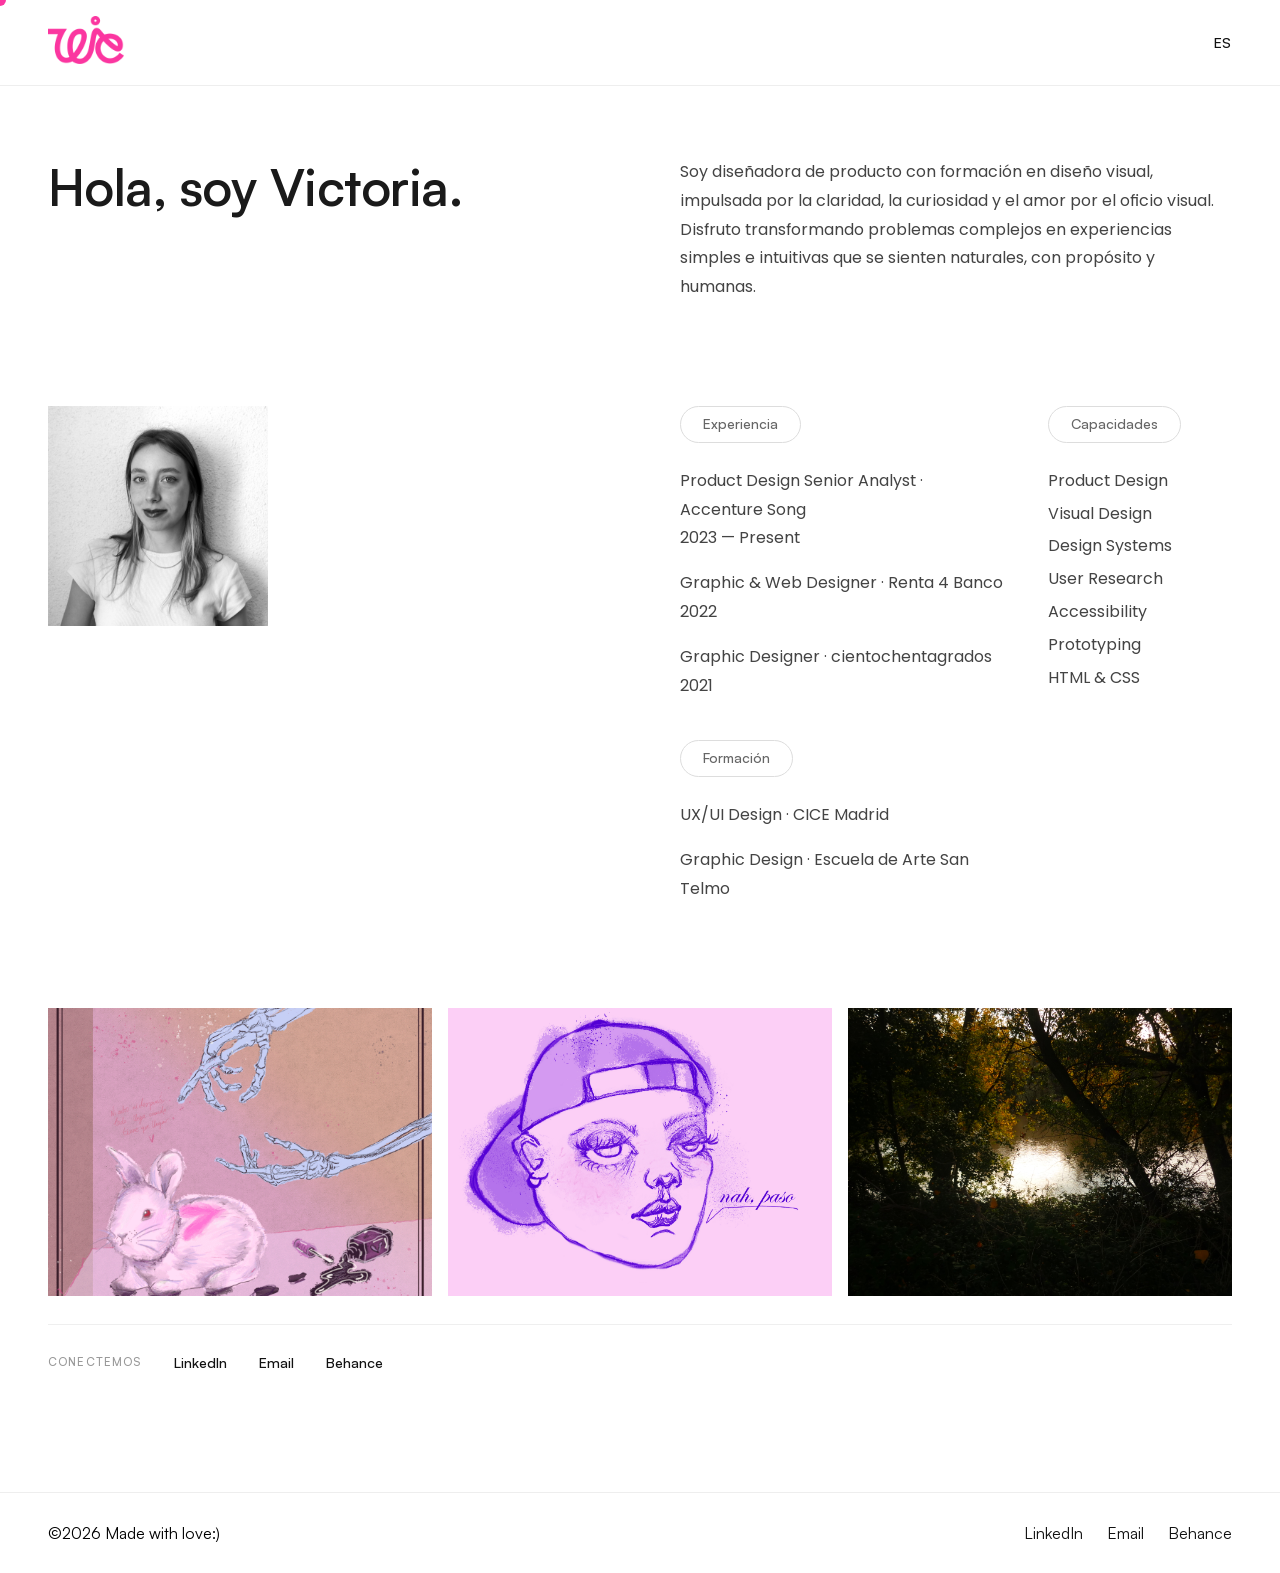
==== commit bcaffbcd: "jueves24" ====
--- a/about.html
+++ b/about.html
@@ -1,23 +1,15 @@
 <!DOCTYPE html>
-<html lang="en">
+<html lang="es">
 <head>
   <meta charset="UTF-8">
   <meta name="viewport" content="width=device-width, initial-scale=1.0">
   <title>Victoria Chesa — About</title>
   <link rel="stylesheet" href="assets/css/main.css">
-  <link href="https://api.fontshare.com/v2/css?f[]=satoshi@1&f[]=poppins@1&display=swap" rel="stylesheet">
   <link rel="icon" href="assets/img/favicon.png">
 </head>
 <body>
 
-  <header class="main-header">
-    <div class="container">
-      <a href="index.html">
-        <img src="assets/img/pixel rosa.png" class="logo" alt="Victoria Chesa">
-      </a>
-      <div class="clearfix"></div>
-    </div>
-  </header>
+  <script src="assets/js/layout.js" data-part="header"></script>
 
   <main>
     <div class="container">
@@ -25,22 +17,9 @@
 
         <!-- INTRO -->
         <div class="about-intro">
-          <div>
-            <h1 class="type-title"
-                data-es="Hola, soy Victoria."
-                data-en="Hi, I'm Victoria.">
-              Hi, I'm Victoria.
-            </h1>
-            <p class="about-bio"
-               data-es="Soy diseñadora de producto con formación en diseño visual, impulsada por la claridad, la curiosidad y el amor por el oficio visual. Disfruto transformando problemas complejos en experiencias simples e intuitivas que se sienten naturales, con propósito y humanas."
-               data-en="I'm a product designer with a background in visual design, driven by clarity, curiosity and a love for visual craft. I enjoy transforming complex problems into simple, intuitive experiences that feel natural, purposeful and human.">
-              I'm a product designer with a background in visual design, driven by clarity, curiosity and a love for visual craft. I enjoy transforming complex problems into simple, intuitive experiences that feel natural, purposeful and human.
-            </p>
-          </div>
-          <p class="about-bio"
-             data-es="Con base en Madrid, actualmente trabajo como Product Design Analyst en Accenture Song, diseñando servicios digitales para el sector público. Fuera del trabajo, disfruto de la fotografía y la pintura — dos prácticas creativas que inspiran continuamente la forma en que pienso sobre composición, narrativa y diseño visual."
-             data-en="Based in Madrid, I'm currently working as a Product Design Analyst at Accenture Song, designing digital services for the public sector. Outside work, I enjoy photography and painting—two creative practices that continuously inspire the way I think about composition, storytelling and visual design.">
-            Based in Madrid, I'm currently working as a Product Design Analyst at Accenture Song, designing digital services for the public sector. Outside work, I enjoy photography and painting—two creative practices that continuously inspire the way I think about composition, storytelling and visual design.
+          <h1 class="type-title" data-i18n="about.hello">Hola, soy Victoria.</h1>
+          <p class="type-intro" data-i18n="about.lead">
+            Soy diseñadora de producto con formación en diseño visual, impulsada por la claridad, la curiosidad y el amor por el oficio visual. Disfruto transformando problemas complejos en experiencias simples e intuitivas que se sienten naturales, con propósito y humanas.
           </p>
         </div>
 
@@ -51,40 +30,36 @@
             <img src="assets/img/about/Victoria Chesa_me.png" alt="Victoria Chesa">
           </div>
 
-          <div class="cell--exp">
-            <div>
-              <span class="exp-block-label"
-                    data-es="Experiencia"
-                    data-en="Experience">Experience</span>
-              <div class="exp-list">
-                <div class="exp-row">Product Design Senior Analyst · Accenture Song <span class="exp-role">2023 — Present</span></div>
-                <div class="exp-row">Graphic &amp; Web Designer · Renta 4 Banco <span class="exp-role">2022</span></div>
-                <div class="exp-row">Graphic Designer · cientochentagrados <span class="exp-role">2021</span></div>
+          <div class="about-lists">
+            <div class="cell--exp">
+              <div>
+                <span class="exp-block-label" data-i18n="about.experience">Experiencia</span>
+                <div class="exp-list">
+                  <div class="exp-row">Product Design Senior Analyst · Accenture Song <span class="exp-role">2023 — Present</span></div>
+                  <div class="exp-row">Graphic &amp; Web Designer · Renta 4 Banco <span class="exp-role">2022</span></div>
+                  <div class="exp-row">Graphic Designer · cientochentagrados <span class="exp-role">2021</span></div>
+                </div>
+              </div>
+              <div>
+                <span class="exp-block-label" data-i18n="about.education">Formación</span>
+                <div class="exp-list">
+                  <div class="exp-row">UX/UI Design · CICE Madrid</div>
+                  <div class="exp-row">Graphic Design · Escuela de Arte San Telmo</div>
+                </div>
               </div>
             </div>
-            <div>
-              <span class="exp-block-label"
-                    data-es="Formación"
-                    data-en="Education">Education</span>
-              <div class="exp-list">
-                <div class="exp-row">UX/UI Design · CICE Madrid</div>
-                <div class="exp-row">Graphic Design · Escuela de Arte San Telmo</div>
+
+            <div class="cell--skills">
+              <span class="exp-block-label" data-i18n="about.skills">Capacidades</span>
+              <div class="cap-list">
+                <span>Product Design</span>
+                <span>Visual Design</span>
+                <span>Design Systems</span>
+                <span>User Research</span>
+                <span>Accessibility</span>
+                <span>Prototyping</span>
+                <span>HTML &amp; CSS</span>
               </div>
-            </div>
-          </div>
-
-          <div class="cell--skills">
-            <span class="exp-block-label"
-                  data-es="Capacidades"
-                  data-en="Capabilities">Capabilities</span>
-            <div class="cap-list">
-              <span>Product Design</span>
-              <span>Visual Design</span>
-              <span>Design Systems</span>
-              <span>User Research</span>
-              <span>Accessibility</span>
-              <span>Prototyping</span>
-              <span>HTML &amp; CSS</span>
             </div>
           </div>
 
@@ -95,12 +70,11 @@
           <div class="cell--photography"><img src="assets/img/about/ilus_conejo_2.jpg" alt=""></div>
           <div class="cell--art"><img src="assets/img/about/bebevacilon.jpg" alt=""></div>
           <div class="cell--art2"><img src="assets/img/about/P1140342.JPG" alt=""></div>
-          <div class="cell--extra"><img src="assets/img/about/Captura de pantalla 2026-05-24 122052.png" alt=""></div>
         </div>
 
         <!-- SOCIAL -->
         <div class="cell--social">
-          <span data-es="Conectemos" data-en="Let's connect">Let's connect</span>
+          <span data-i18n="about.connect">Conectemos</span>
           <a href="https://www.linkedin.com/in/victoria-chesa/" class="social-item">LinkedIn</a>
           <a href="mailto:victoriachesa@gmail.com" class="social-item">Email</a>
           <a href="https://www.behance.net/victoriachesa" class="social-item">Behance</a>
@@ -110,17 +84,9 @@
     </div>
   </main>
 
-  <footer class="footer-default">
-    <div class="container">
-      <p class="copyright">©2026 Made with love:)</p>
-      <ul class="follow-us-links">
-        <li><a href="https://www.linkedin.com/in/victoria-chesa/">LinkedIn</a></li>
-        <li><a href="mailto:victoriachesa@gmail.com">Email</a></li>
-        <li><a href="https://www.behance.net/victoriachesa">Behance</a></li>
-      </ul>
-    </div>
-  </footer>
+  <script src="assets/js/layout.js" data-part="footer"></script>
 
+  <script src="assets/js/i18n.js"></script>
   <script src="assets/js/main.js"></script>
 </body>
 </html>
--- a/assets/css/main.css
+++ b/assets/css/main.css
@@ -1,4 +1,32 @@
 /*PORTFOLIO VICTORIA CHESA*/
+
+:root {
+  --accent: #FB36A0;
+  --ink: #111;
+  --paper: #fff;
+  --heading: #1a1a1a;
+  --line: #eee;
+}
+
+/*-----------------------------------------------------
+0. Fuentes locales
+-----------------------------------------------------*/
+
+@font-face {
+  font-family: 'Satoshi';
+  src: url('../fonts/satoshi.woff2') format('woff2');
+  font-weight: 300 900;
+  font-style: normal;
+  font-display: swap;
+}
+
+@font-face {
+  font-family: 'Poppins';
+  src: url('../fonts/poppins.woff2') format('woff2');
+  font-weight: 100 900;
+  font-style: normal;
+  font-display: swap;
+}
 
 /*-----------------------------------------------------
 1. Reset y base
@@ -17,12 +45,12 @@
 
 body {
   font-family: 'Satoshi', sans-serif;
-  background: #fff;
+  background: var(--paper);
 }
 
 a {
   text-decoration: none;
-  color: #111;
+  color: var(--ink);
   transition: color 0.2s ease;
 }
 
@@ -32,22 +60,20 @@
 
 /* 1. Título hero — home únicamente */
 .type-hero {
-  font-family: 'Satoshi', sans-serif;
   font-size: clamp(2.8rem, 5vw, 4rem);
   font-weight: 800;
   line-height: 1.08;
   letter-spacing: -0.02em;
-  color: #1a1a1a;
+  color: var(--heading);
 }
 
 /* 2. Título página — about, proyectos */
 .type-title {
-  font-family: 'Satoshi', sans-serif;
   font-size: clamp(2.2rem, 4vw, 3.75rem);
   font-weight: 600;
   line-height: 1.1;
   letter-spacing: -0.01em;
-  color: #1a1a1a;
+  color: var(--heading);
 }
 
 /* 3. Párrafo intro — home + about */
@@ -70,7 +96,6 @@
 
 /* 5. Textos imagen home — NO tocar, te gustan como están */
 .item-title {
-  font-family: 'Satoshi', sans-serif;
   font-size: 1.05rem;
   font-weight: 400;
   line-height: 1.3;
@@ -78,7 +103,6 @@
 }
 
 .item h4 {
-  font-family: 'Satoshi', sans-serif;
   font-size: 0.72rem;
   font-weight: 500;
   text-transform: uppercase;
@@ -88,11 +112,10 @@
 
 /* 6. Listados — exp-row, cap-list */
 .type-list {
-  font-family: 'Satoshi', sans-serif;
-  font-size: 0.875rem;
+  font-size: 1rem;
   font-weight: 400;
-  line-height: 1.55;
-  color: #111;
+  line-height: 1.7;
+  color: var(--ink);
 }
 
 /*-----------------------------------------------------
@@ -120,9 +143,8 @@
   display: inline-flex;
   align-items: center;
   padding: 20px 40px;
-  background: #1a1a1a;
-  color: #fff;
-  font-family: 'Satoshi', sans-serif;
+  background: var(--heading);
+  color: var(--paper);
   font-weight: 600;
   font-size: 1.1rem;
   border-radius: 50px;
@@ -151,9 +173,9 @@
   padding: 16px 0;
   position: sticky;
   top: 0;
-  background: #fff;
+  background: var(--paper);
   z-index: 100;
-  border-bottom: 1px solid #eee;
+  border-bottom: 1px solid var(--line);
 }
 
 .main-header .container {
@@ -165,6 +187,22 @@
 .logo {
   height: 48px;
   width: auto;
+}
+
+.lang-toggle {
+  background: none;
+  border: none;
+  padding: 0;
+  font-family: 'Satoshi', sans-serif;
+  font-size: 0.9rem;
+  font-weight: 500;
+  letter-spacing: 0.04em;
+  line-height: 1;
+  color: var(--ink);
+}
+
+.lang-toggle:hover {
+  color: var(--accent);
 }
 
 /*-----------------------------------------------------
@@ -198,7 +236,7 @@
   text-transform: lowercase;
 }
 
-.hero .social-links a:hover { color: #FB36A0; }
+.hero .social-links a:hover { color: var(--accent); }
 
 /*-----------------------------------------------------
 7. Filtros portfolio
@@ -226,9 +264,9 @@
 
 .filter-btn.active,
 .filter-btn:hover {
-  background: #111;
-  color: #fff;
-  border-color: #111;
+  background: var(--ink);
+  color: var(--paper);
+  border-color: var(--ink);
 }
 
 /*-----------------------------------------------------
@@ -258,7 +296,7 @@
   width: 100%;
   aspect-ratio: 3 / 2;
   overflow: hidden;
-  border-radius: 12px;
+  border-radius: 0;
   margin-bottom: 14px;
   background: #f0f0f0;
 }
@@ -277,7 +315,7 @@
   background: rgba(0,0,0,0.28);
   opacity: 0;
   transition: opacity 0.35s ease;
-  border-radius: 12px;
+  border-radius: 0;
 }
 
 .item-img::before {
@@ -287,9 +325,8 @@
   left: 50%;
   transform: translate(-50%, -50%) scale(0.9);
   z-index: 2;
-  background: #fff;
-  color: #111;
-  font-family: 'Satoshi', sans-serif;
+  background: var(--paper);
+  color: var(--ink);
   font-size: 0.8rem;
   font-weight: 600;
   letter-spacing: 0.06em;
@@ -325,12 +362,11 @@
 }
 
 .cta h1 {
-  font-family: 'Satoshi', sans-serif;
   font-size: 3.5rem;
   font-weight: 900;
   line-height: 1.2;
   margin-bottom: 40px;
-  color: #1a1a1a;
+  color: var(--heading);
 }
 
 /*-----------------------------------------------------
@@ -340,7 +376,7 @@
 .footer-default {
   height: 80px;
   line-height: 80px;
-  border-top: 1px solid #eee;
+  border-top: 1px solid var(--line);
 }
 
 .footer-default .container {
@@ -355,36 +391,63 @@
   gap: 24px;
 }
 
-.footer-default .follow-us-links a:hover { color: #FB36A0; }
+.footer-default .follow-us-links a:hover { color: var(--accent); }
 
 /*-----------------------------------------------------
 11. Single project
 -----------------------------------------------------*/
 
 .single-project .intro {
-  margin: 72px 0 88px;
+  display: grid;
+  grid-template-columns: 1fr 1fr;
+  column-gap: 80px;
+  row-gap: 40px;
+  align-items: start;
+  margin: 72px 0 104px;
+}
+
+.single-project .intro h1 {
+  grid-column: 1;
+  grid-row: 1;
 }
 
 .single-project .intro ul {
-  float: left;
+  grid-column: 1;
+  grid-row: 2;
+  display: flex;
+  flex-wrap: wrap;
+  gap: 10px;
   list-style: none;
-  margin-top: 48px;
-  width: 50%;
+  margin: 0;
+  width: auto;
 }
 
 .single-project .intro ul li {
-  margin-bottom: 8px;
+  margin: 0;
+  padding: 9px 22px;
+  border-radius: 999px;
+  border: 1px solid #ddd;
+  background: transparent;
+  font-size: 0.875rem;
+  font-weight: 500;
+  line-height: 1.2;
+  color: #666;
 }
 
 .single-project .intro p {
-  float: right;
-  margin-top: 48px;
-  width: 50%;
+  grid-column: 2;
+  grid-row: 1 / span 2;
+  margin: 0;
+  width: auto;
+}
+
+.single-project .intro .clearfix {
+  display: none;
 }
 
 .single-project .info {
-  margin: 110px 0;
-  width: 60%;
+  margin: 104px 0;
+  width: calc((100% - 80px) / 2);
 }
 
 .single-project img {
@@ -394,6 +457,22 @@
   object-fit: cover;
 }
 
+.img-halved {
+  display: grid;
+  grid-template-columns: 1fr 1fr 1fr;
+  gap: 16px;
+  margin: 104px 0;
+}
+
+.img-halved .clearfix {
+  display: none;
+}
+
+.img-halved .item {
+  aspect-ratio: 2/3;
+  overflow: hidden;
+}
+
 /*-----------------------------------------------------
 12. Navegación entre proyectos
 -----------------------------------------------------*/
@@ -404,33 +483,40 @@
   align-items: center;
   margin: 100px auto 0;
   padding: 48px;
-  border-top: 1px solid #eee;
+  border-top: 1px solid var(--line);
   max-width: 1280px;
 }
 
+.project-navigation-simple .nav-btn[data-i18n="nav.next"] {
+  margin-left: auto;
+}
+
 .nav-btn {
-  font-family: 'Satoshi', sans-serif;
   font-size: 1.5rem;
   font-weight: 700;
-  color: #111;
-}
-
-.nav-btn:hover { color: #FB36A0; }
+  color: var(--ink);
+}
+
+.nav-btn:hover { color: var(--accent); }
 
 /*-----------------------------------------------------
 13. About
 -----------------------------------------------------*/
 
 .about-wrapper {
-  padding: 64px 0 120px;
+  padding: 72px 0 120px;
 }
 
 .about-intro {
   display: grid;
   grid-template-columns: 1fr 1fr;
-  gap: 80px;
-  margin-bottom: 80px;
-  align-items: end;
+  column-gap: 80px;
+  margin-bottom: 104px;
+  align-items: start;
+}
+
+.about-intro p {
+  grid-column: 2;
 }
 
 .about-bio {
@@ -440,35 +526,45 @@
   color: #444;
 }
 
-.about-intro > p.about-bio {
-  padding-top: 6rem;
-}
-
 .about-grid {
   display: grid;
-  grid-template-columns: 1fr 1fr 1fr;
-  gap: 48px;
+  grid-template-columns: 1fr 1fr;
+  column-gap: 80px;
   align-items: start;
-  margin-bottom: 80px;
+  margin-bottom: 104px;
 }
 
 .cell--photo { grid-column: 1; }
 
+.about-lists {
+  grid-column: 2;
+  display: grid;
+  grid-template-columns: 1.6fr 0.9fr;
+  column-gap: 40px;
+  align-items: start;
+}
+
 .cell--photo img {
-  width: 100%;
+  width: 220px;
+  max-width: 100%;
   display: block;
   object-fit: cover;
-  aspect-ratio: 3 / 4;
+  aspect-ratio: 1 / 1;
 }
 
 .cell--exp {
-  grid-column: 2;
   display: flex;
   flex-direction: column;
-  gap: 36px;
-}
-
-.cell--skills { grid-column: 3; }
+  gap: 40px;
+}
+
+.cell--exp > div,
+.cell--skills {
+  display: flex;
+  flex-direction: column;
+  align-items: flex-start;
+  gap: 24px;
+}
 
 .exp-block-label {
   display: inline-block;
@@ -476,63 +572,61 @@
   border-radius: 999px;
   border: 1px solid #ddd;
   background: transparent;
-  font-family: 'Satoshi', sans-serif;
   font-size: 0.875rem;
   font-weight: 500;
+  line-height: 1.2;
   color: #666;
-  margin-bottom: 16px;
 }
 
 .exp-list {
   display: flex;
   flex-direction: column;
-  gap: 10px;
+  gap: 16px;
+}
+
+.exp-row,
+.cap-list span {
+  font-family: 'Poppins', sans-serif;
+  font-size: 1rem;
+  font-weight: 400;
+  line-height: 1.8;
+  color: #444;
 }
 
 .exp-row {
-  font-family: 'Satoshi', sans-serif;
-  font-size: 0.875rem;
-  line-height: 1.55;
-  color: #111;
+  display: flex;
+  flex-direction: column;
+  align-items: flex-start;
+  gap: 0;
 }
 
 .exp-role {
   font-family: 'Poppins', sans-serif;
-  font-size: 0.78rem;
-  color: #999;
-  margin-left: 8px;
+  font-size: 1rem;
+  font-weight: 400;
+  line-height: 1.8;
+  color: #444;
+  flex-shrink: 0;
 }
 
 .cap-list {
   display: flex;
   flex-direction: column;
-  gap: 8px;
-}
-
-.cap-list span {
-  font-family: 'Satoshi', sans-serif;
-  font-size: 0.875rem;
-  line-height: 1.55;
-  color: #111;
+  gap: 4px;
 }
 
 .about-gallery {
   display: grid;
-  grid-template-columns: 5fr 4fr 3fr;
-  grid-template-rows: 220px 220px;
-  gap: 6px;
-  margin-top: 64px;
-}
-
-.cell--photography { grid-column: 1; grid-row: 1 / span 2; overflow: hidden; }
-.cell--art         { grid-column: 2; grid-row: 1; overflow: hidden; }
-.cell--art2        { grid-column: 2; grid-row: 2; overflow: hidden; }
-.cell--extra       { grid-column: 3; grid-row: 1 / span 2; overflow: hidden; }
-
-.cell--photography img,
-.cell--art img,
-.cell--art2 img,
-.cell--extra img {
+  grid-template-columns: 1fr 1fr 1fr;
+  gap: 16px;
+}
+
+.about-gallery > div {
+  aspect-ratio: 4 / 3;
+  overflow: hidden;
+}
+
+.about-gallery img {
   width: 100%;
   height: 100%;
   display: block;
@@ -540,10 +634,7 @@
   transition: transform 0.4s ease;
 }
 
-.cell--photography:hover img,
-.cell--art:hover img,
-.cell--art2:hover img,
-.cell--extra:hover img {
+.about-gallery > div:hover img {
   transform: scale(1.03);
 }
 
@@ -557,7 +648,6 @@
 }
 
 .cell--social > span {
-  font-family: 'Satoshi', sans-serif;
   font-size: 0.72rem;
   font-weight: 500;
   color: #999;
@@ -566,14 +656,13 @@
 }
 
 .social-item {
-  font-family: 'Satoshi', sans-serif;
   font-size: 0.9rem;
   font-weight: 500;
-  color: #111;
+  color: var(--ink);
   transition: color 0.2s;
 }
 
-.social-item:hover { color: #FB36A0; }
+.social-item:hover { color: var(--accent); }
 
 /*-----------------------------------------------------
 14. Cursor personalizado
@@ -584,7 +673,7 @@
 .cursor {
   width: 12px;
   height: 12px;
-  background: #FB36A0;
+  background: var(--accent);
   border-radius: 50%;
   position: fixed;
   top: 0;
@@ -647,34 +736,19 @@
     padding: 24px 0;
   }
 
+  .single-project .intro { grid-template-columns: 1fr; margin: 48px 0 64px; }
   .single-project .intro h1 { font-size: 2rem; }
-  .single-project .info { margin: 60px 0; }
+  .single-project .intro p { grid-column: 1; grid-row: auto; }
+  .single-project .info { width: 100%; margin: 64px 0; }
+  .img-halved { grid-template-columns: 1fr; margin: 64px 0; }
   .project-navigation-simple { padding: 32px 20px; }
   .nav-btn { font-size: 1.2rem; }
 
-  .about-wrapper { padding: 40px 0 80px; }
-  .about-intro { grid-template-columns: 1fr; gap: 24px; margin-bottom: 48px; }
-  .about-grid { grid-template-columns: 1fr; gap: 40px; }
-  .cell--photo, .cell--exp, .cell--skills { grid-column: 1; }
-  .about-gallery {
-    grid-template-columns: 1fr;
-    grid-template-rows: auto;
-    margin-top: 40px;
-  }
-  .cell--photography { grid-column: 1; grid-row: auto; min-height: 260px; }
-  .cell--art         { grid-column: 1; grid-row: auto; min-height: 200px; }
-  .cell--art2        { grid-column: 1; grid-row: auto; min-height: 200px; }
-  .cell--extra       { display: none; }
-}
-
-.img-halved {
-display: grid;
-grid-template-columns: 1fr 1fr;
-gap: 16px;
-margin: 80px 0;
-}
-
-.img-halved .item {
-  aspect-ratio: 2/3;
-  overflow: hidden;
+  .about-wrapper { padding: 48px 0 80px; }
+  .about-intro { grid-template-columns: 1fr; row-gap: 24px; margin-bottom: 64px; }
+  .about-intro p { grid-column: 1; }
+  .about-grid { grid-template-columns: 1fr; row-gap: 40px; margin-bottom: 64px; }
+  .cell--photo, .about-lists { grid-column: 1; }
+  .about-lists { grid-template-columns: 1fr; row-gap: 40px; }
+  .about-gallery { grid-template-columns: 1fr; }
 }
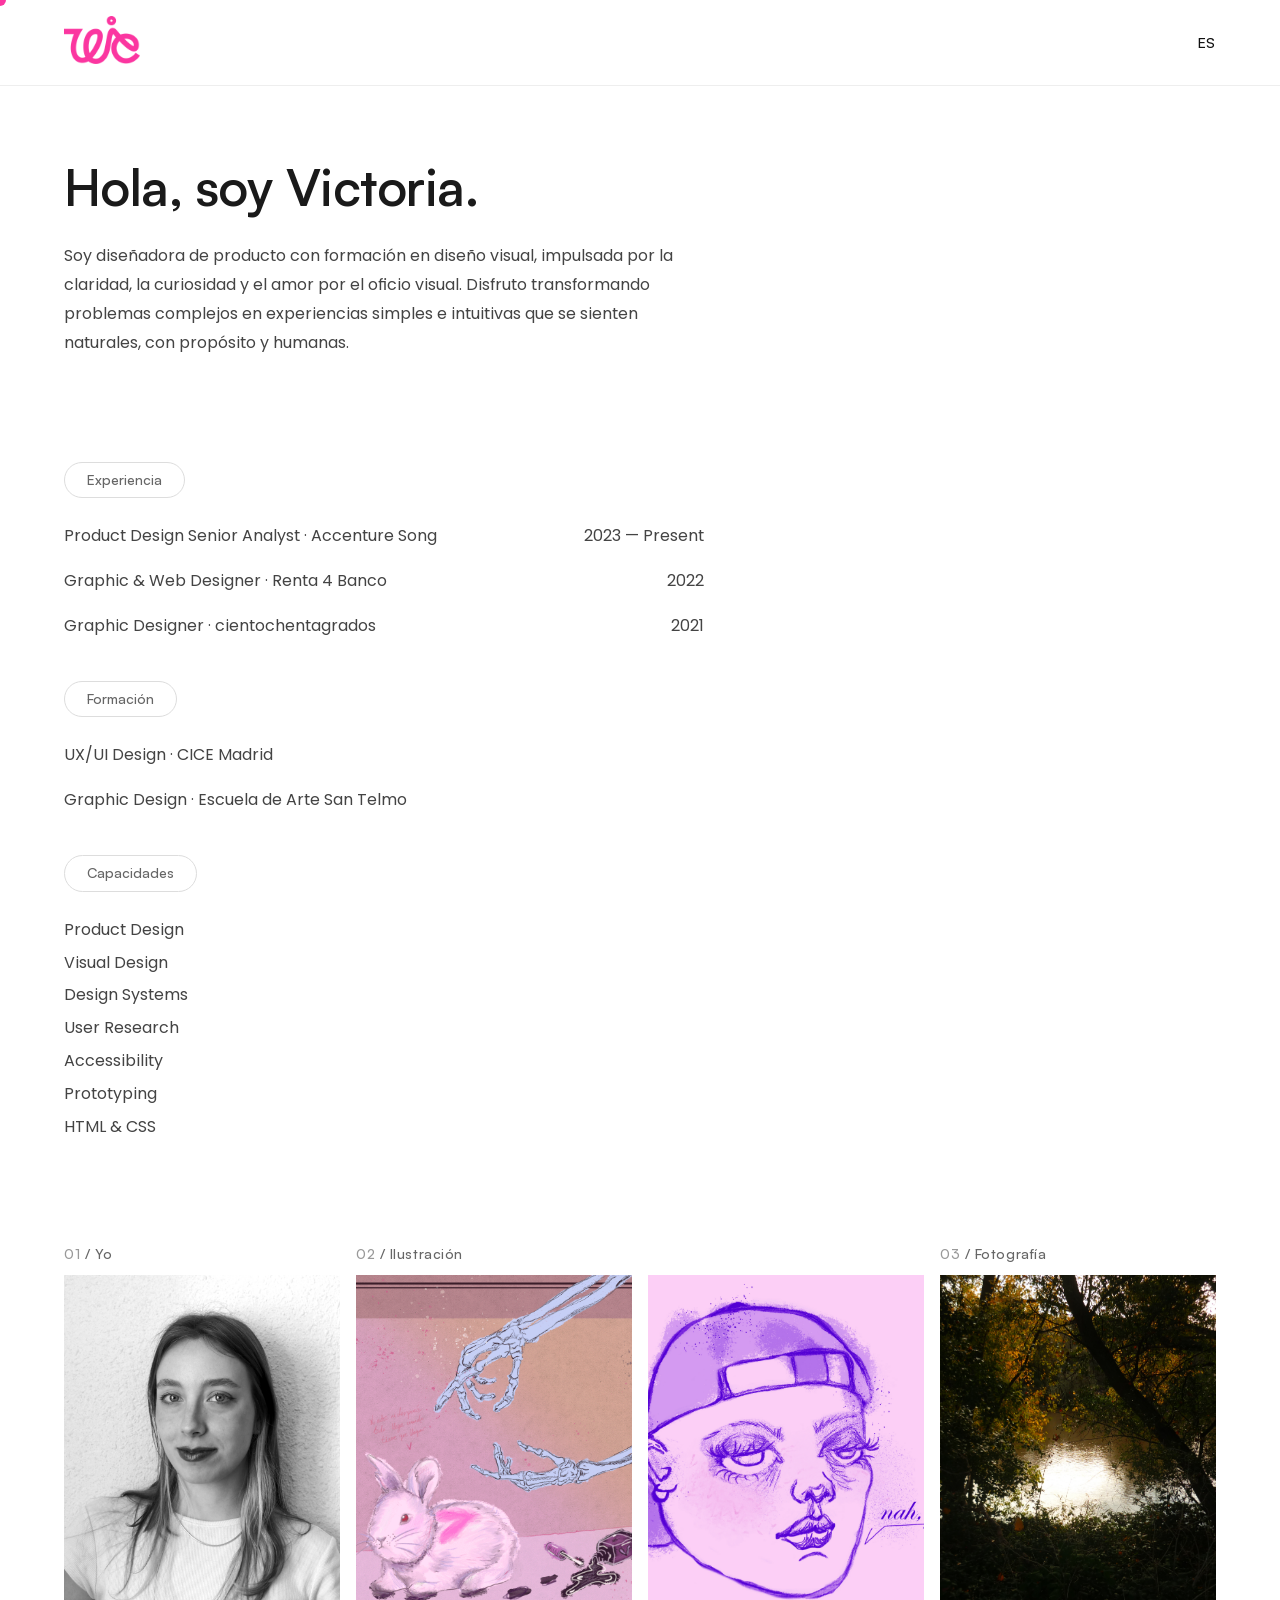
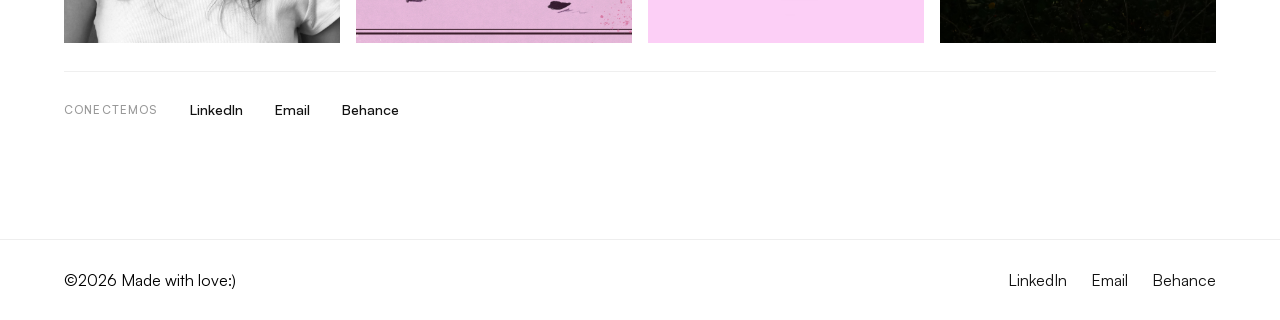
==== commit 7c8f4799: "lunes18" ====
--- a/about.html
+++ b/about.html
@@ -23,53 +23,55 @@
           </p>
         </div>
 
-        <!-- GRID -->
-        <div class="about-grid">
-
-          <div class="cell--photo">
-            <img src="assets/img/about/Victoria Chesa_me.png" alt="Victoria Chesa">
-          </div>
-
-          <div class="about-lists">
-            <div class="cell--exp">
-              <div>
-                <span class="exp-block-label" data-i18n="about.experience">Experiencia</span>
-                <div class="exp-list">
-                  <div class="exp-row">Product Design Senior Analyst · Accenture Song <span class="exp-role">2023 — Present</span></div>
-                  <div class="exp-row">Graphic &amp; Web Designer · Renta 4 Banco <span class="exp-role">2022</span></div>
-                  <div class="exp-row">Graphic Designer · cientochentagrados <span class="exp-role">2021</span></div>
-                </div>
-              </div>
-              <div>
-                <span class="exp-block-label" data-i18n="about.education">Formación</span>
-                <div class="exp-list">
-                  <div class="exp-row">UX/UI Design · CICE Madrid</div>
-                  <div class="exp-row">Graphic Design · Escuela de Arte San Telmo</div>
-                </div>
-              </div>
-            </div>
-
-            <div class="cell--skills">
-              <span class="exp-block-label" data-i18n="about.skills">Capacidades</span>
-              <div class="cap-list">
-                <span>Product Design</span>
-                <span>Visual Design</span>
-                <span>Design Systems</span>
-                <span>User Research</span>
-                <span>Accessibility</span>
-                <span>Prototyping</span>
-                <span>HTML &amp; CSS</span>
-              </div>
+        <!-- LISTAS -->
+        <div class="about-lists">
+          <div>
+            <span class="exp-block-label" data-i18n="about.experience">Experiencia</span>
+            <div class="exp-list">
+              <div class="exp-row">Product Design Senior Analyst · Accenture Song <span class="exp-role">2023 — Present</span></div>
+              <div class="exp-row">Graphic &amp; Web Designer · Renta 4 Banco <span class="exp-role">2022</span></div>
+              <div class="exp-row">Graphic Designer · cientochentagrados <span class="exp-role">2021</span></div>
             </div>
           </div>
-
+          <div>
+            <span class="exp-block-label" data-i18n="about.education">Formación</span>
+            <div class="exp-list">
+              <div class="exp-row">UX/UI Design · CICE Madrid</div>
+              <div class="exp-row">Graphic Design · Escuela de Arte San Telmo</div>
+            </div>
+          </div>
+          <div>
+            <span class="exp-block-label" data-i18n="about.skills">Capacidades</span>
+            <div class="cap-list">
+              <span>Product Design</span>
+              <span>Visual Design</span>
+              <span>Design Systems</span>
+              <span>User Research</span>
+              <span>Accessibility</span>
+              <span>Prototyping</span>
+              <span>HTML &amp; CSS</span>
+            </div>
+          </div>
         </div>
 
         <!-- GALERÍA -->
-        <div class="about-gallery">
-          <div class="cell--photography"><img src="assets/img/about/ilus_conejo_2.jpg" alt=""></div>
-          <div class="cell--art"><img src="assets/img/about/bebevacilon.jpg" alt=""></div>
-          <div class="cell--art2"><img src="assets/img/about/P1140342.JPG" alt=""></div>
+        <div class="about-chapters">
+          <figure class="chapter">
+            <figcaption class="chapter-label"><span>01</span> / <span data-i18n="about.ch.me">Yo</span></figcaption>
+            <img src="assets/img/about/Victoria Chesa_me.png" alt="Victoria Chesa">
+          </figure>
+          <figure class="chapter">
+            <figcaption class="chapter-label"><span>02</span> / <span data-i18n="about.ch.art">Ilustración</span></figcaption>
+            <img src="assets/img/about/ilus_conejo_2.jpg" alt="">
+          </figure>
+          <figure class="chapter">
+            <figcaption class="chapter-label chapter-label--empty" aria-hidden="true">&nbsp;</figcaption>
+            <img src="assets/img/about/bebevacilon.jpg" alt="">
+          </figure>
+          <figure class="chapter">
+            <figcaption class="chapter-label"><span>03</span> / <span data-i18n="about.ch.photo">Fotografía</span></figcaption>
+            <img src="assets/img/about/P1140342.JPG" alt="">
+          </figure>
         </div>
 
         <!-- SOCIAL -->
--- a/assets/css/main.css
+++ b/assets/css/main.css
@@ -123,9 +123,9 @@
 -----------------------------------------------------*/
 
 .container {
-  max-width: 1280px;
-  margin: auto;
-  padding: 0 48px;
+  max-width: 1680px;
+  margin-inline: auto;
+  padding-inline: clamp(20px, 5vw, 96px);
 }
 
 .clearfix {
@@ -434,15 +434,56 @@
   color: #666;
 }
 
-.single-project .intro p {
+.single-project .intro-side {
   grid-column: 2;
   grid-row: 1 / span 2;
+  display: flex;
+  flex-direction: column;
+  align-items: flex-start;
+  gap: 28px;
+}
+
+.single-project .intro p {
   margin: 0;
   width: auto;
 }
 
 .single-project .intro .clearfix {
   display: none;
+}
+
+.award {
+  display: inline-flex;
+  align-items: center;
+  flex-wrap: wrap;
+  gap: 12px;
+  color: #444;
+  text-decoration: none;
+  max-width: 100%;
+}
+
+.single-project .award img {
+  width: 36px;
+  height: 36px;
+  object-fit: contain;
+  flex-shrink: 0;
+}
+
+.award span {
+  font-family: 'Poppins', sans-serif;
+  font-size: 1rem;
+  font-weight: 400;
+  line-height: 1.8;
+  color: #444;
+}
+
+.award span span {
+  text-decoration: underline;
+  text-underline-offset: 4px;
+}
+
+.award:hover span span {
+  color: var(--accent);
 }
 
 .single-project .info {
@@ -482,9 +523,9 @@
   justify-content: space-between;
   align-items: center;
   margin: 100px auto 0;
-  padding: 48px;
+  padding: 48px clamp(20px, 5vw, 96px);
   border-top: 1px solid var(--line);
-  max-width: 1280px;
+  max-width: 1680px;
 }
 
 .project-navigation-simple .nav-btn[data-i18n="nav.next"] {
@@ -508,15 +549,15 @@
 }
 
 .about-intro {
-  display: grid;
-  grid-template-columns: 1fr 1fr;
-  column-gap: 80px;
+  display: flex;
+  flex-direction: column;
+  align-items: flex-start;
+  gap: 28px;
   margin-bottom: 104px;
-  align-items: start;
 }
 
 .about-intro p {
-  grid-column: 2;
+  max-width: 640px;
 }
 
 .about-bio {
@@ -526,44 +567,25 @@
   color: #444;
 }
 
-.about-grid {
-  display: grid;
-  grid-template-columns: 1fr 1fr;
-  column-gap: 80px;
-  align-items: start;
-  margin-bottom: 104px;
-}
-
-.cell--photo { grid-column: 1; }
-
 .about-lists {
-  grid-column: 2;
-  display: grid;
-  grid-template-columns: 1.6fr 0.9fr;
-  column-gap: 40px;
-  align-items: start;
-}
-
-.cell--photo img {
-  width: 220px;
-  max-width: 100%;
-  display: block;
-  object-fit: cover;
-  aspect-ratio: 1 / 1;
-}
-
-.cell--exp {
   display: flex;
   flex-direction: column;
   gap: 40px;
-}
-
-.cell--exp > div,
-.cell--skills {
+  margin-bottom: 104px;
+  max-width: 640px;
+}
+
+.about-lists > div {
   display: flex;
   flex-direction: column;
   align-items: flex-start;
   gap: 24px;
+  width: 100%;
+}
+
+.exp-list,
+.cap-list {
+  width: 100%;
 }
 
 .exp-block-label {
@@ -595,9 +617,11 @@
 
 .exp-row {
   display: flex;
-  flex-direction: column;
-  align-items: flex-start;
-  gap: 0;
+  flex-direction: row;
+  justify-content: space-between;
+  align-items: baseline;
+  gap: 24px;
+  width: 100%;
 }
 
 .exp-role {
@@ -615,27 +639,34 @@
   gap: 4px;
 }
 
-.about-gallery {
+.about-chapters {
   display: grid;
-  grid-template-columns: 1fr 1fr 1fr;
+  grid-template-columns: repeat(4, 1fr);
   gap: 16px;
-}
-
-.about-gallery > div {
-  aspect-ratio: 4 / 3;
-  overflow: hidden;
-}
-
-.about-gallery img {
+  align-items: start;
+}
+
+.chapter-label {
+  margin-bottom: 12px;
+  font-size: 0.875rem;
+  font-weight: 500;
+  letter-spacing: 0.04em;
+  color: #666;
+}
+
+.chapter-label > span:first-child {
+  color: #999;
+}
+
+.chapter-label--empty {
+  visibility: hidden;
+}
+
+.chapter img {
+  display: block;
   width: 100%;
-  height: 100%;
-  display: block;
+  aspect-ratio: 3 / 4;
   object-fit: cover;
-  transition: transform 0.4s ease;
-}
-
-.about-gallery > div:hover img {
-  transform: scale(1.03);
 }
 
 .cell--social {
@@ -668,38 +699,35 @@
 14. Cursor personalizado
 -----------------------------------------------------*/
 
-* { cursor: none; }
-
-.cursor {
-  width: 12px;
-  height: 12px;
-  background: var(--accent);
-  border-radius: 50%;
-  position: fixed;
-  top: 0;
-  left: 0;
-  pointer-events: none;
-  z-index: 9999;
-  transform: translate(-50%, -50%);
-  transition: transform 0.15s ease, width 0.2s ease, height 0.2s ease;
-}
-
-.cursor.hover {
-  width: 28px;
-  height: 28px;
-  opacity: 0.5;
+@media (hover: hover) and (pointer: fine) {
+  * { cursor: none; }
+
+  .cursor {
+    width: 12px;
+    height: 12px;
+    background: var(--accent);
+    border-radius: 50%;
+    position: fixed;
+    top: 0;
+    left: 0;
+    pointer-events: none;
+    z-index: 9999;
+    transform: translate(-50%, -50%);
+    transition: transform 0.15s ease, width 0.2s ease, height 0.2s ease;
+  }
+
+  .cursor.hover {
+    width: 28px;
+    height: 28px;
+    opacity: 0.5;
+  }
 }
 
 /*-----------------------------------------------------
 15. Responsive
 -----------------------------------------------------*/
 
-@media (max-width: 1024px) {
-  .container { padding: 0 24px; }
-}
-
 @media (max-width: 768px) {
-  .container { padding: 0 20px; }
 
   .hero { padding: 48px 0 40px; }
   .hero .social-links {
@@ -737,18 +765,17 @@
   }
 
   .single-project .intro { grid-template-columns: 1fr; margin: 48px 0 64px; }
+  .single-project .intro-side { grid-column: 1; grid-row: auto; gap: 20px; }
   .single-project .intro h1 { font-size: 2rem; }
   .single-project .intro p { grid-column: 1; grid-row: auto; }
   .single-project .info { width: 100%; margin: 64px 0; }
   .img-halved { grid-template-columns: 1fr; margin: 64px 0; }
-  .project-navigation-simple { padding: 32px 20px; }
+  .project-navigation-simple { padding-block: 32px; }
   .nav-btn { font-size: 1.2rem; }
 
   .about-wrapper { padding: 48px 0 80px; }
-  .about-intro { grid-template-columns: 1fr; row-gap: 24px; margin-bottom: 64px; }
-  .about-intro p { grid-column: 1; }
-  .about-grid { grid-template-columns: 1fr; row-gap: 40px; margin-bottom: 64px; }
-  .cell--photo, .about-lists { grid-column: 1; }
-  .about-lists { grid-template-columns: 1fr; row-gap: 40px; }
-  .about-gallery { grid-template-columns: 1fr; }
+  .about-intro { margin-bottom: 64px; }
+  .about-lists { margin-bottom: 64px; }
+  .about-chapters { grid-template-columns: repeat(2, 1fr); gap: 16px; }
+  .exp-row { flex-direction: column; align-items: flex-start; gap: 0; }
 }
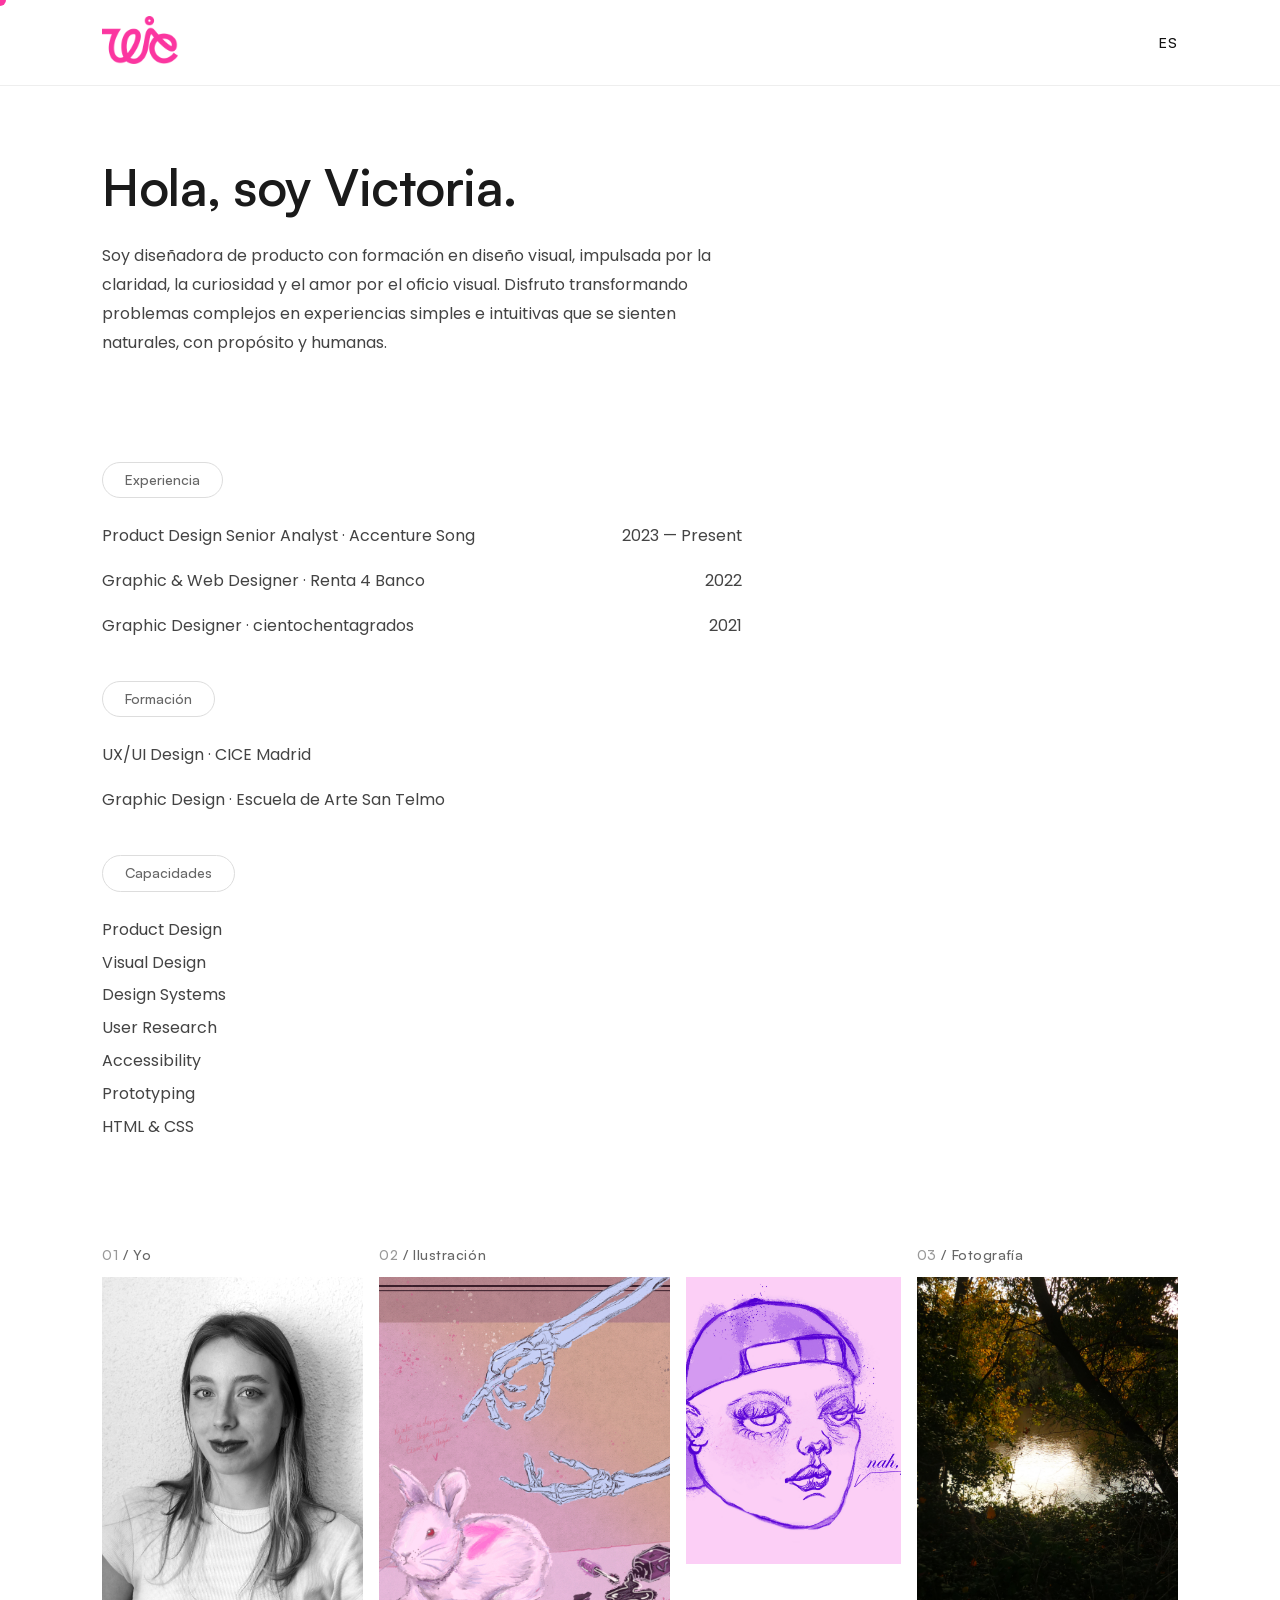
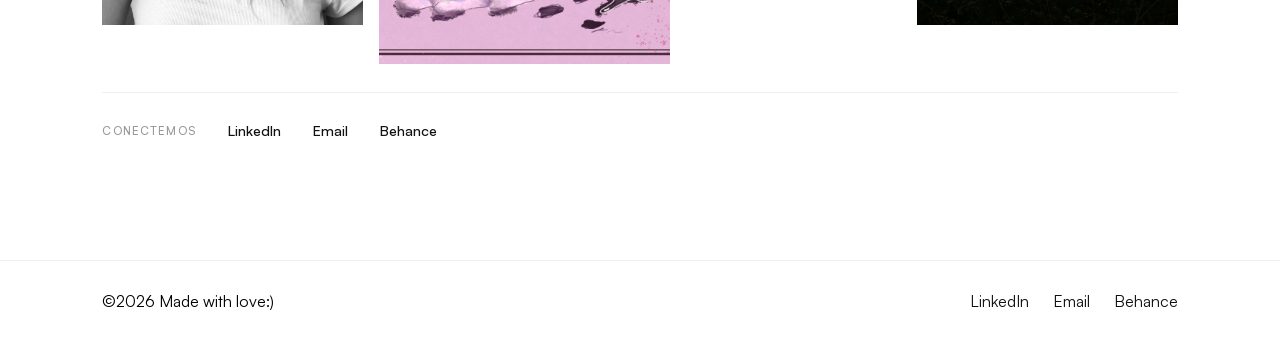
==== commit 395ed51e: "Publica el margen más amplio y la galería de About alineada. Co-authored-by: Cursor <cursoragent@cur" ====
--- a/about.html
+++ b/about.html
@@ -56,22 +56,21 @@
 
         <!-- GALERÍA -->
         <div class="about-chapters">
-          <figure class="chapter">
-            <figcaption class="chapter-label"><span>01</span> / <span data-i18n="about.ch.me">Yo</span></figcaption>
+          <section class="chapter">
+            <p class="chapter-label"><span>01</span> / <span data-i18n="about.ch.me">Yo</span></p>
             <img src="assets/img/about/Victoria Chesa_me.png" alt="Victoria Chesa">
-          </figure>
-          <figure class="chapter">
-            <figcaption class="chapter-label"><span>02</span> / <span data-i18n="about.ch.art">Ilustración</span></figcaption>
-            <img src="assets/img/about/ilus_conejo_2.jpg" alt="">
-          </figure>
-          <figure class="chapter">
-            <figcaption class="chapter-label chapter-label--empty" aria-hidden="true">&nbsp;</figcaption>
-            <img src="assets/img/about/bebevacilon.jpg" alt="">
-          </figure>
-          <figure class="chapter">
-            <figcaption class="chapter-label"><span>03</span> / <span data-i18n="about.ch.photo">Fotografía</span></figcaption>
+          </section>
+          <section class="chapter chapter--art">
+            <p class="chapter-label"><span>02</span> / <span data-i18n="about.ch.art">Ilustración</span></p>
+            <div class="chapter-photos">
+              <img src="assets/img/about/ilus_conejo_2.jpg" alt="">
+              <img src="assets/img/about/bebevacilon.jpg" alt="">
+            </div>
+          </section>
+          <section class="chapter">
+            <p class="chapter-label"><span>03</span> / <span data-i18n="about.ch.photo">Fotografía</span></p>
             <img src="assets/img/about/P1140342.JPG" alt="">
-          </figure>
+          </section>
         </div>
 
         <!-- SOCIAL -->
--- a/assets/css/main.css
+++ b/assets/css/main.css
@@ -123,9 +123,9 @@
 -----------------------------------------------------*/
 
 .container {
-  max-width: 1680px;
+  max-width: 1720px;
   margin-inline: auto;
-  padding-inline: clamp(20px, 5vw, 96px);
+  padding-inline: clamp(24px, 8vw, 140px);
 }
 
 .clearfix {
@@ -523,9 +523,9 @@
   justify-content: space-between;
   align-items: center;
   margin: 100px auto 0;
-  padding: 48px clamp(20px, 5vw, 96px);
+  padding: 48px clamp(24px, 8vw, 140px);
   border-top: 1px solid var(--line);
-  max-width: 1680px;
+  max-width: 1720px;
 }
 
 .project-navigation-simple .nav-btn[data-i18n="nav.next"] {
@@ -641,25 +641,30 @@
 
 .about-chapters {
   display: grid;
-  grid-template-columns: repeat(4, 1fr);
+  grid-template-columns: 1fr 2fr 1fr;
   gap: 16px;
   align-items: start;
 }
 
 .chapter-label {
-  margin-bottom: 12px;
+  min-height: 1.4em;
+  margin: 0 0 12px;
   font-size: 0.875rem;
   font-weight: 500;
   letter-spacing: 0.04em;
+  line-height: 1.4;
   color: #666;
+  white-space: nowrap;
 }
 
 .chapter-label > span:first-child {
   color: #999;
 }
 
-.chapter-label--empty {
-  visibility: hidden;
+.chapter-photos {
+  display: grid;
+  grid-template-columns: 1.35fr 1fr;
+  gap: 16px;
 }
 
 .chapter img {
@@ -761,7 +766,7 @@
     text-align: center;
     line-height: 1.6;
     height: auto;
-    padding: 24px 0;
+    padding-block: 24px;
   }
 
   .single-project .intro { grid-template-columns: 1fr; margin: 48px 0 64px; }
@@ -776,6 +781,6 @@
   .about-wrapper { padding: 48px 0 80px; }
   .about-intro { margin-bottom: 64px; }
   .about-lists { margin-bottom: 64px; }
-  .about-chapters { grid-template-columns: repeat(2, 1fr); gap: 16px; }
+  .about-chapters { grid-template-columns: 1fr; gap: 32px; }
   .exp-row { flex-direction: column; align-items: flex-start; gap: 0; }
 }
